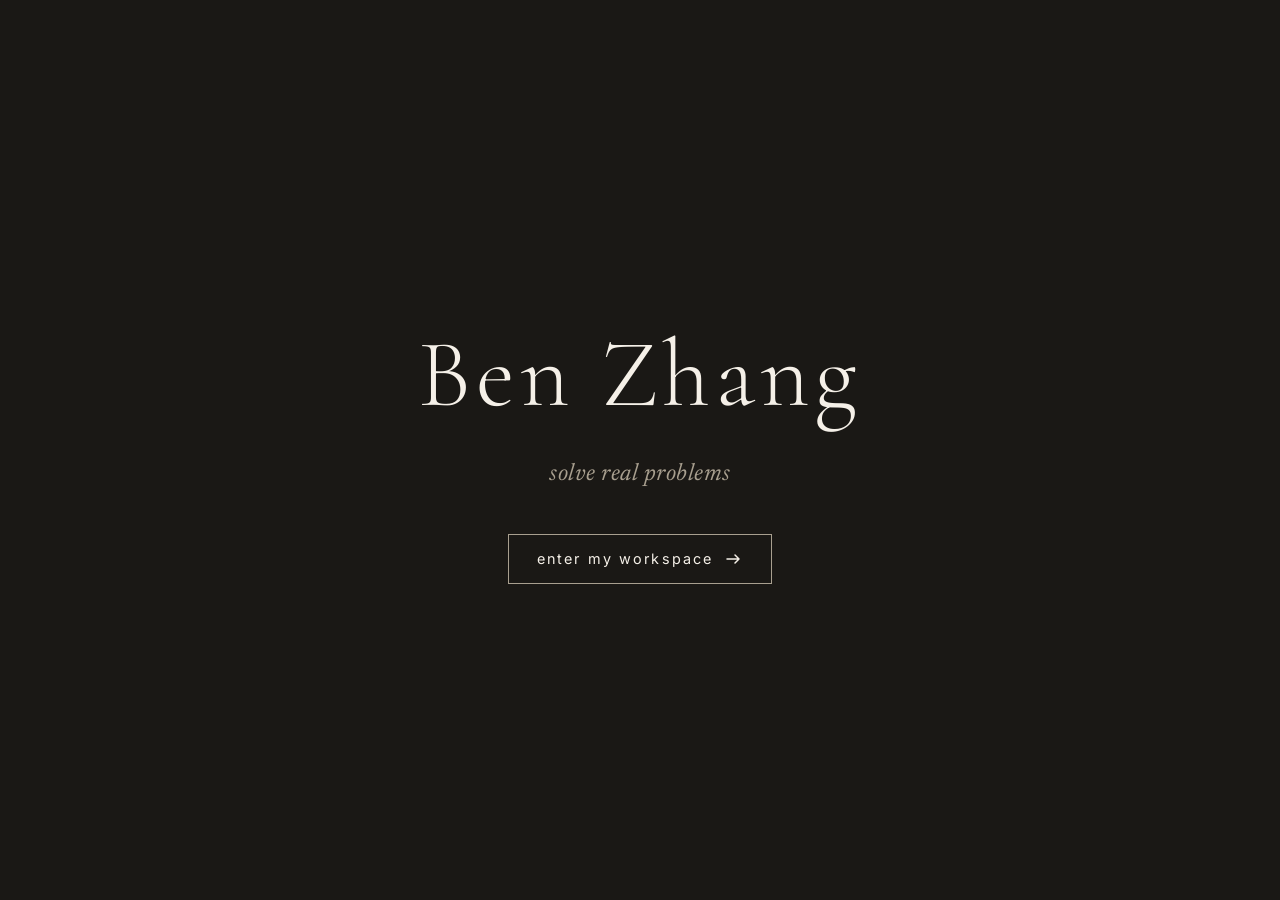
==== index.html @ 5fe3404e "Add expandable projects section with updated portfolio items Replace static 4-project list with cura" ====
<!DOCTYPE html>
<html lang="en">
<head>
    <meta charset="utf-8">
    <meta name="viewport" content="width=device-width, initial-scale=1">
    <title>Ben Zhang</title>
    <link rel="preconnect" href="https://fonts.googleapis.com">
    <link rel="preconnect" href="https://fonts.gstatic.com" crossorigin>
    <link href="https://fonts.googleapis.com/css2?family=Caveat:wght@400;500;600&family=Inter:wght@400;500;600&family=Newsreader:ital,wght@0,400;0,500;1,400&family=Cormorant+Garamond:ital,wght@0,300;0,400;1,300&display=swap" rel="stylesheet">
    <link rel="stylesheet" href="css/styles.css">
</head>
<body>
    <!-- Landing Screen -->
    <div class="landing" id="landing">
        <div class="landing-content">
            <h1 class="landing-name">Ben Zhang</h1>
            <p class="landing-tagline">solve real problems</p>
            <button class="landing-enter" id="enter-btn">
                <span>enter my workspace</span>
                <svg width="20" height="20" viewBox="0 0 20 20" fill="none">
                    <path d="M4 10h12M12 6l4 4-4 4" stroke="currentColor" stroke-width="1.5" stroke-linecap="round" stroke-linejoin="round"/>
                </svg>
            </button>
        </div>
        <div class="landing-hint">press enter or click to continue</div>
    </div>

    <!-- Dust particles container -->
    <div class="dust-container" id="dust-container"></div>

    <!-- Lamp light glow effect -->
    <div class="lamp-glow"></div>

    <!-- Vignette overlay -->
    <div class="vignette"></div>

    <!-- Discovery counter -->
    <div class="discovery-counter" id="discovery-counter">
        <span class="discovery-icon">✦</span>
        <span class="discovery-text"><span id="discovery-count">0</span>/4 discovered</span>
    </div>

    <!-- Info panel (bottom-left) -->
    <div class="info-panel" id="info-panel">
        <div class="info-clock">
            <span class="clock-dot"></span>
            <span class="clock-time" id="panel-clock"></span>
        </div>
        <div class="info-status" id="info-status">probably coding...</div>
    </div>

    <div class="desk-scene" id="desk-scene">
        <!-- Blank background (replace with blank version when ready) -->
        <img src="images/desk.png" class="desk-photo" alt="Illustrated desk">

        <!-- Item overlays - positioned over blank spots in background -->
        <div class="desk-item laptop" data-modal="computer">
            <img src="images/laptop.png" alt="Laptop" class="item-image">
            <div class="item-label">
                <svg class="item-arrow" width="70" height="50" viewBox="-5 -5 70 50">
                    <path d="M 30 5 Q 35 20, 30 35" />
                </svg>
                <span class="item-text">click to explore</span>
            </div>
        </div>

        <div class="desk-item headphones" data-modal="headphones">
            <img src="images/headphones.png" alt="Headphones" class="item-image">
            <div class="item-label">
                <svg class="item-arrow" width="80" height="60" viewBox="-5 -5 80 60">
                    <path d="M 60 45 Q 35 40, 15 20 T 8 5" />
                </svg>
                <span class="item-text">what i'm listening to</span>
            </div>
        </div>

        <div class="desk-item notebook" data-modal="notebook">
            <img src="images/notebook.png" alt="Notebook" class="item-image">
            <div class="item-label">
                <svg class="item-arrow" width="80" height="60" viewBox="-5 -5 80 60">
                    <path d="M 8 5 Q 35 10, 55 30 T 62 45" />
                </svg>
                <span class="item-text">my thoughts</span>
            </div>
        </div>

        <div class="desk-item jar" data-modal="jar">
            <img src="images/cup.png" alt="Jar" class="item-image">
            <div class="item-label">
                <svg class="item-arrow" width="80" height="60" viewBox="-5 -5 80 60">
                    <path d="M 62 5 Q 35 10, 15 30 T 8 45" />
                </svg>
                <span class="item-text">random facts</span>
            </div>
        </div>
    </div>

    <!-- Dark overlay -->
    <div class="overlay"></div>

    <!-- Blob cursor -->
    <div class="blob-cursor"></div>

    <!-- Computer Modal -->
    <div class="modal modal-computer" id="modal-computer">
        <div class="modal-content">
            <button class="modal-close" aria-label="Close">&times;</button>
            <header class="modal-header">
                <h1>Ben Zhang</h1>
                <span class="age-display"><span id="age"></span> y/o</span>
            </header>
            <p class="modal-intro">upenn m&t '29. building and writing about whatever i think is cool. currently interested in ai, infra, and mcp.</p>

            <section class="modal-section">
                <h2>Projects</h2>
                <ul class="project-list">
                    <li>
                        <a href="https://www.aperturescience.app/" target="_blank">aperture science</a>
                        <span>hyperrealistic vr tours for commercial real estate</span>
                    </li>
                    <li>
                        <a href="https://mcprank.app" target="_blank">mcp rank</a>
                        <span>ranking and discovering mcp tools</span>
                    </li>
                    <li>
                        <a href="https://microrecitations.com/" target="_blank">microrecitation</a>
                        <span>multi-agent ai tutoring · stanford create</span>
                    </li>
                    <li>
                        <a href="https://xplorestaging.ieee.org/document/10881418" target="_blank">kam-research</a>
                        <span>neural networks for knee monitoring · IEEE published</span>
                    </li>
                </ul>
                <div class="projects-expanded" id="projects-expanded">
                    <ul class="project-list">
                        <li>
                            <a href="https://github.com/bezh7/metadata-optimizer" target="_blank">mcp invocation simulator</a>
                            <span>benchmarking mcp tool invocation rates across frontier models</span>
                        </li>
                        <li>
                            <a href="https://github.com/bezh7/metadata-optimizer" target="_blank">chatgpt app invocation simulator</a>
                            <span>testing how gpt apps get invoked</span>
                        </li>
                        <li>
                            <a href="https://github.com/bezh7/data-labeling-mvp" target="_blank">ai data processing assistant</a>
                            <span>full-stack desktop app with langgraph orchestration</span>
                        </li>
                        <li>
                            <a href="https://devpost.com/software/team-3-loople" target="_blank">loople</a>
                            <span>reusable led bracelets · m&tsi '24</span>
                        </li>
                    </ul>
                </div>
                <button class="see-more" id="toggle-projects">see more →</button>
            </section>

            <section class="modal-section modal-links">
                <a href="https://substack.com/@benzhnng?" target="_blank">substack</a>
                <a href="https://www.linkedin.com/in/benjamin-zhang-248397292/" target="_blank">linkedin</a>
                <a href="https://github.com/bezh7" target="_blank">github</a>
            </section>
        </div>
    </div>

    <!-- Headphones Modal -->
    <div class="modal modal-headphones" id="modal-headphones">
        <div class="modal-content">
            <button class="modal-close" aria-label="Close">&times;</button>
            <h2>Currently Vibing To</h2>
            <p class="modal-subtitle">something i've been listening to lately</p>
            <div class="now-playing" id="now-playing">
                <div class="now-playing-loading">Loading...</div>
            </div>
            <button class="shuffle-button" id="shuffle-track">next</button>
            <a href="https://open.spotify.com/user/m2n4upuvctyfbfbw7vcggiv27" target="_blank" class="spotify-profile-link">view my spotify →</a>
        </div>
    </div>

    <!-- Notebook Modal -->
    <div class="modal modal-notebook" id="modal-notebook">
        <div class="modal-content">
            <button class="modal-close" aria-label="Close">&times;</button>
            <h2>Thoughts & Writing</h2>
            <p class="modal-subtitle">occasional ramblings about tech, building, and life</p>
            <div class="writing-preview">
                <p>I write about whatever's on my mind — usually something about AI, startups, or the intersection of tech and creativity.</p>
            </div>
            <a href="https://substack.com/@benzhnng?" target="_blank" class="cta-button">Read on Substack →</a>
        </div>
    </div>

    <!-- Jar Modal (Fun Facts) -->
    <div class="modal modal-jar" id="modal-jar">
        <div class="modal-content">
            <button class="modal-close" aria-label="Close">&times;</button>
            <h2>Random Fact</h2>
            <p class="fun-fact" id="fun-fact">Click to get a random fact about me!</p>
            <button class="fact-button" id="next-fact">Another one →</button>
        </div>
    </div>

    <script src="js/scripts.js"></script>
</body>
</html>
---- css/styles.css ----
:root {
    --bg: #1a1815;
    --text: #f5f0e8;
    --text-muted: #a89f8f;
    --accent: #c4956a;
    --modal-bg: #faf9f6;
    --modal-text: #2c2416;
}

* {
    margin: 0;
    padding: 0;
    box-sizing: border-box;
}

body {
    font-family: 'Inter', -apple-system, sans-serif;
    background: var(--bg);
    color: var(--text);
    height: 100vh;
    overflow: hidden;
}

/* ==================== LANDING SCREEN ==================== */
.landing {
    position: fixed;
    inset: 0;
    z-index: 2000;
    background: var(--bg);
    display: flex;
    flex-direction: column;
    align-items: center;
    justify-content: center;
    transition: opacity 0.8s ease, transform 0.8s cubic-bezier(0.4, 0, 0.2, 1);
}

.landing.hidden {
    opacity: 0;
    pointer-events: none;
    transform: scale(1.05);
}

.landing-content {
    text-align: center;
    animation: landingFadeIn 1.2s ease-out;
}

@keyframes landingFadeIn {
    0% {
        opacity: 0;
        transform: translateY(20px);
    }
    100% {
        opacity: 1;
        transform: translateY(0);
    }
}

.landing-name {
    font-family: 'Cormorant Garamond', Georgia, serif;
    font-size: clamp(3rem, 10vw, 6rem);
    font-weight: 300;
    letter-spacing: 0.05em;
    margin-bottom: 0.3em;
    color: var(--text);
}

.landing-tagline {
    font-family: 'Newsreader', Georgia, serif;
    font-style: italic;
    font-size: clamp(1.1rem, 2.5vw, 1.5rem);
    color: var(--text-muted);
    margin-bottom: 3rem;
    letter-spacing: 0.02em;
}

.landing-enter {
    display: inline-flex;
    align-items: center;
    gap: 10px;
    background: transparent;
    border: 1px solid var(--text-muted);
    color: var(--text);
    padding: 14px 28px;
    font-family: 'Inter', sans-serif;
    font-size: 0.9rem;
    letter-spacing: 0.15em;
    text-transform: lowercase;
    cursor: pointer;
    transition: all 0.3s ease;
    position: relative;
    overflow: hidden;
}

.landing-enter::before {
    content: '';
    position: absolute;
    inset: 0;
    background: var(--text);
    transform: scaleX(0);
    transform-origin: left;
    transition: transform 0.4s cubic-bezier(0.4, 0, 0.2, 1);
    z-index: -1;
}

.landing-enter:hover {
    color: var(--bg);
    border-color: var(--text);
}

.landing-enter:hover::before {
    transform: scaleX(1);
}

.landing-enter svg {
    transition: transform 0.3s ease;
}

.landing-enter:hover svg {
    transform: translateX(4px);
}

.landing-hint {
    position: absolute;
    bottom: 40px;
    font-size: 0.75rem;
    color: var(--text-muted);
    letter-spacing: 0.1em;
    opacity: 0;
    animation: hintPulse 2s ease-in-out infinite;
    animation-delay: 2s;
}

@keyframes hintPulse {
    0%, 100% { opacity: 0.4; }
    50% { opacity: 0.7; }
}

/* ==================== DUST PARTICLES ==================== */
.dust-container {
    position: fixed;
    inset: 0;
    pointer-events: none;
    z-index: 15;
    overflow: hidden;
}

.dust {
    position: absolute;
    width: 3px;
    height: 3px;
    background: rgba(255, 248, 220, 0.4);
    border-radius: 50%;
    animation: dustFloat linear infinite;
}

@keyframes dustFloat {
    0% {
        transform: translateY(0) translateX(0);
        opacity: 0;
    }
    10% {
        opacity: 1;
    }
    90% {
        opacity: 1;
    }
    100% {
        transform: translateY(-100vh) translateX(50px);
        opacity: 0;
    }
}

/* ==================== LAMP LIGHT EFFECT ==================== */
.lamp-glow {
    position: fixed;
    top: 0;
    right: 0;
    width: 50%;
    height: 60%;
    background: radial-gradient(ellipse at top right, rgba(255, 248, 220, 0.08) 0%, transparent 60%);
    pointer-events: none;
    z-index: 5;
    animation: lampFlicker 4s ease-in-out infinite;
}

@keyframes lampFlicker {
    0%, 100% { opacity: 1; }
    25% { opacity: 0.95; }
    50% { opacity: 1; }
    75% { opacity: 0.92; }
    92% { opacity: 1; }
    94% { opacity: 0.85; }
    96% { opacity: 1; }
}

/* ==================== VIGNETTE ==================== */
.vignette {
    position: fixed;
    inset: 0;
    box-shadow: inset 0 0 200px 80px rgba(0, 0, 0, 0.5);
    pointer-events: none;
    z-index: 4;
    opacity: 0;
    transition: opacity 1s ease;
}

body:has(.desk-scene.active) .vignette {
    opacity: 1;
}

/* ==================== DISCOVERY COUNTER ==================== */
.discovery-counter {
    position: fixed;
    top: 24px;
    right: 30px;
    font-family: 'Inter', sans-serif;
    font-size: 0.85rem;
    color: var(--text-muted);
    z-index: 100;
    opacity: 0;
    transform: translateY(-10px);
    transition: opacity 0.6s ease, transform 0.6s ease;
    display: flex;
    align-items: center;
    gap: 8px;
}

body:has(.desk-scene.active) .discovery-counter {
    opacity: 1;
    transform: translateY(0);
}

.discovery-icon {
    color: var(--accent);
    animation: starPulse 2s ease-in-out infinite;
}

@keyframes starPulse {
    0%, 100% { opacity: 0.6; transform: scale(1); }
    50% { opacity: 1; transform: scale(1.1); }
}

.discovery-counter.complete .discovery-icon {
    animation: starCelebrate 0.6s ease-out;
}

@keyframes starCelebrate {
    0% { transform: scale(1); }
    50% { transform: scale(1.5) rotate(180deg); }
    100% { transform: scale(1) rotate(360deg); }
}

.discovery-counter.complete .discovery-text {
    color: var(--accent);
}

/* ==================== INFO PANEL ==================== */
.info-panel {
    position: fixed;
    bottom: 28px;
    left: 28px;
    background: rgba(26, 24, 21, 0.75);
    backdrop-filter: blur(12px);
    -webkit-backdrop-filter: blur(12px);
    padding: 16px 22px;
    border-radius: 14px;
    border: 1px solid rgba(255, 255, 255, 0.08);
    z-index: 100;
    opacity: 0;
    transform: translateY(10px);
    transition: opacity 0.6s ease, transform 0.6s ease;
}

body:has(.desk-scene.active) .info-panel {
    opacity: 1;
    transform: translateY(0);
}

.info-clock {
    display: flex;
    align-items: center;
    gap: 10px;
    margin-bottom: 6px;
}

.clock-dot {
    width: 8px;
    height: 8px;
    background: var(--accent);
    border-radius: 50%;
    animation: clockPulse 2s ease-in-out infinite;
}

@keyframes clockPulse {
    0%, 100% { opacity: 0.4; }
    50% { opacity: 1; }
}

.clock-time {
    font-family: 'SF Mono', 'Fira Code', 'Courier New', monospace;
    font-size: 1.1rem;
    color: var(--text);
    letter-spacing: 0.08em;
}

.info-status {
    font-family: 'Newsreader', Georgia, serif;
    font-style: italic;
    font-size: 1rem;
    color: var(--text-muted);
    transition: opacity 0.3s ease;
    letter-spacing: 0.01em;
}

/* ==================== AMBIENT ANIMATIONS ==================== */
@keyframes itemSettle {
    0% {
        opacity: 0;
        transform: scale(0.9) translateY(20px);
    }
    60% {
        transform: scale(1.03) translateY(-5px);
    }
    100% {
        opacity: 1;
        transform: scale(1) translateY(0);
    }
}

/* Desk Scene */
.desk-scene {
    position: relative;
    width: 100%;
    height: 100vh;
    overflow: hidden;
}

.desk-photo {
    width: 100%;
    height: 100%;
    object-fit: cover;
    object-position: center;
    display: block;
}

/* Desk Items - positioned over blank spots in background */
.desk-item {
    position: absolute;
    cursor: pointer;
    z-index: 10;
    display: flex;
    flex-direction: column;
    align-items: center;
    overflow: visible;
    --float-x: 0px;
    --float-y: 0px;
    --push-x: 0px;
    --push-y: 0px;
}

.item-image {
    width: 100%;
    height: 100%;
    object-fit: contain;
    transition: transform 0.35s cubic-bezier(0.34, 1.56, 0.64, 1), filter 0.35s ease;
    filter: drop-shadow(0 5px 15px rgba(0, 0, 0, 0.2));
    transform: translate(calc(var(--float-x) + var(--push-x)), calc(var(--float-y) + var(--push-y)));
}

/* Hide items until scene is active */
.desk-item {
    opacity: 0;
}

/* Entrance animation */
.desk-scene.active .desk-item {
    animation: itemSettle 0.8s cubic-bezier(0.34, 1.56, 0.64, 1) both;
    pointer-events: none;
}

.desk-scene.active .desk-item.laptop { animation-delay: 0.1s; }
.desk-scene.active .desk-item.headphones { animation-delay: 0.2s; }
.desk-scene.active .desk-item.jar { animation-delay: 0.3s; }
.desk-scene.active .desk-item.notebook { animation-delay: 0.4s; }

/* Enable interactions after animation */
.desk-scene.active.interactive .desk-item {
    pointer-events: auto;
}

/* Hover transform */
.desk-item:hover .item-image {
    transform: translate(calc(var(--float-x) + var(--push-x)), calc(var(--float-y) + var(--push-y))) scale(1.15) rotate(3deg);
    filter: drop-shadow(0 20px 40px rgba(0, 0, 0, 0.5));
}

.desk-item:hover {
    z-index: 200; /* Above overlay (z-index 50) */
}

/* Item labels - hidden by default, shown on hover */
.item-label {
    position: absolute;
    bottom: -50px;
    left: 50%;
    transform: translateX(-50%);
    display: flex;
    flex-direction: column;
    align-items: center;
    opacity: 0;
    transition: opacity 0.3s ease;
    pointer-events: none;
    overflow: visible;
}

.item-label svg {
    overflow: visible;
}

.desk-item:hover .item-label {
    opacity: 1;
}

.item-arrow {
    stroke-dasharray: 6, 5;
    stroke-linecap: butt;
    stroke: var(--text);
    stroke-width: 2.5;
    fill: none;
}

.item-text {
    font-family: 'Caveat', cursive;
    font-size: 1.6rem;
    color: var(--text);
    white-space: nowrap;
    text-shadow: 0 2px 10px rgba(0, 0, 0, 0.8);
}

/* Custom label positions for each item */

/* Laptop: directly above */
.desk-item.laptop .item-label {
    bottom: auto;
    top: -60px;
    flex-direction: column-reverse;
}

/* Headphones: bottom right */
.desk-item.headphones .item-label {
    bottom: -40px;
    left: 60%;
    transform: none;
    align-items: flex-start;
}

/* Notebook: top left */
.desk-item.notebook .item-label {
    bottom: auto;
    top: -60px;
    left: auto;
    right: 60%;
    transform: none;
    align-items: flex-end;
    flex-direction: column-reverse;
}

/* Cup/Jar: top right */
.desk-item.jar .item-label {
    bottom: auto;
    top: -60px;
    left: 60%;
    transform: none;
    align-items: flex-start;
    flex-direction: column-reverse;
}

/* Dark Overlay */
.overlay {
    position: fixed;
    inset: 0;
    background: rgba(0, 0, 0, 0.7);
    opacity: 0;
    pointer-events: none;
    transition: opacity 0.3s ease;
    z-index: 50;
}

.overlay.active {
    opacity: 1;
}

/* Blob Cursor */
.blob-cursor {
    position: fixed;
    width: 28px;
    height: 28px;
    background: rgba(180, 180, 180, 0.4);
    border: 1.5px solid rgba(80, 80, 80, 0.5);
    border-radius: 50%;
    pointer-events: none;
    z-index: 9999;
    transform: translate(-50%, -50%);
    transition: transform 0.15s ease-out, width 0.2s ease, height 0.2s ease, opacity 0.2s ease;
    opacity: 0;
}

.blob-cursor.active {
    opacity: 1;
}

.blob-cursor.hover {
    width: 40px;
    height: 40px;
}

.blob-cursor.click {
    transform: translate(-50%, -50%) scale(0.7);
}

/* Hide default cursor */
body.blob-active {
    cursor: none;
}

body.blob-active .desk-item,
body.blob-active .modal-close,
body.blob-active .fact-button,
body.blob-active .cta-button,
body.blob-active .project-list a,
body.blob-active .modal-links a,
body.blob-active .landing-enter,
body.blob-active .see-more,
body.blob-active .shuffle-button,
body.blob-active .spotify-profile-link,
body.blob-active .now-playing a {
    cursor: none;
}


/* Tooltip */
.tooltip {
    position: fixed;
    pointer-events: none;
    opacity: 0;
    transition: opacity 0.25s ease;
    z-index: 200;
    display: flex;
    flex-direction: column;
    align-items: flex-start;
}

.tooltip.active {
    opacity: 1;
}

.tooltip-arrow {
    stroke-dasharray: 6, 5;
    stroke-linecap: round;
    stroke: var(--text);
    stroke-width: 2;
    fill: none;
    width: 80px;
    height: 40px;
}

.tooltip-text {
    font-family: 'Caveat', cursive;
    font-size: 1.4rem;
    color: var(--text);
    margin-top: -5px;
    margin-left: 10px;
    white-space: nowrap;
}

/* Modals */
.modal {
    position: fixed;
    inset: 0;
    display: flex;
    align-items: center;
    justify-content: center;
    background: rgba(0, 0, 0, 0.6);
    opacity: 0;
    pointer-events: none;
    transition: opacity 0.35s cubic-bezier(0.4, 0, 0.2, 1);
    z-index: 1000;
}

.modal.active {
    opacity: 1;
    pointer-events: auto;
}

.modal-content {
    background: var(--modal-bg);
    color: var(--modal-text);
    border-radius: 20px;
    padding: 40px;
    max-width: 550px;
    width: 90%;
    max-height: 85vh;
    overflow-y: auto;
    box-shadow: 0 25px 80px rgba(0, 0, 0, 0.4);
    transform: scale(0.95);
    transition: transform 0.35s cubic-bezier(0.4, 0, 0.2, 1);
    position: relative;
    /* Hide scrollbar but keep scrolling */
    scrollbar-width: none;
    -ms-overflow-style: none;
}

.modal-content::-webkit-scrollbar {
    display: none;
}

.modal.active .modal-content {
    transform: scale(1);
}

.modal-close {
    position: absolute;
    top: 16px;
    right: 20px;
    background: none;
    border: none;
    font-size: 2rem;
    color: var(--modal-text);
    cursor: pointer;
    opacity: 0.4;
    transition: opacity 0.2s;
    line-height: 1;
    z-index: 10;
}

.modal-close:hover {
    opacity: 1;
}

/* Computer Modal Styles */
.modal-header {
    display: flex;
    justify-content: space-between;
    align-items: baseline;
    margin-bottom: 16px;
    padding-bottom: 16px;
    border-bottom: 1px solid rgba(0, 0, 0, 0.08);
}

.modal-header h1 {
    font-family: 'Newsreader', Georgia, serif;
    font-size: 2rem;
    font-weight: 500;
}

.age-display {
    font-size: 0.75rem;
    color: #8b7355;
    font-variant-numeric: tabular-nums;
}

.modal-intro {
    color: #6b5d4d;
    margin-bottom: 28px;
    line-height: 1.6;
}

.modal-section {
    margin-bottom: 24px;
}

.modal-section h2 {
    font-family: 'Newsreader', Georgia, serif;
    font-size: 1.1rem;
    font-weight: 400;
    font-style: italic;
    color: #8b5a2b;
    margin-bottom: 16px;
}

.project-list {
    list-style: none;
}

.project-list li {
    margin-bottom: 14px;
    padding-bottom: 14px;
    border-bottom: 1px solid rgba(0, 0, 0, 0.05);
}

.project-list li:last-child {
    border-bottom: none;
    margin-bottom: 0;
    padding-bottom: 0;
}

.project-list a {
    color: var(--modal-text);
    text-decoration: none;
    font-weight: 500;
    display: block;
    margin-bottom: 4px;
    transition: color 0.2s;
}

.project-list a:hover {
    color: #8b5a2b;
}

.project-list span {
    font-size: 0.85rem;
    color: #6b5d4d;
}

.projects-expanded {
    max-height: 0;
    overflow: hidden;
    transition: max-height 0.4s ease;
}

.projects-expanded .project-list {
    margin-top: 0;
}

.projects-expanded .project-list li:first-child {
    padding-top: 14px;
    border-top: 1px solid rgba(0, 0, 0, 0.05);
}

.project-name {
    color: var(--modal-text);
    font-weight: 500;
    display: block;
    margin-bottom: 4px;
}

.see-more {
    display: inline-block;
    margin-top: 12px;
    font-size: 0.9rem;
    color: #8b5a2b;
    text-decoration: none;
    transition: color 0.2s;
    background: none;
    border: none;
    padding: 0;
    cursor: pointer;
    font-family: inherit;
}

.see-more:hover {
    color: var(--modal-text);
}

.modal-links {
    display: flex;
    gap: 20px;
    padding-top: 20px;
    border-top: 1px solid rgba(0, 0, 0, 0.08);
}

.modal-links a {
    color: var(--modal-text);
    text-decoration: none;
    font-size: 0.9rem;
    transition: color 0.2s;
}

.modal-links a:hover {
    color: #8b5a2b;
}

/* Headphones Modal */
.modal-headphones h2 {
    font-family: 'Newsreader', Georgia, serif;
    font-size: 1.5rem;
    font-weight: 500;
    margin-bottom: 8px;
}

.modal-subtitle {
    color: #6b5d4d;
    font-size: 0.9rem;
    margin-bottom: 24px;
}

/* Now Playing */
.now-playing {
    display: flex;
    align-items: center;
    gap: 16px;
    padding: 16px;
    background: rgba(0, 0, 0, 0.03);
    border-radius: 12px;
    margin-bottom: 16px;
}

.now-playing-loading {
    color: #6b5d4d;
    font-style: italic;
}

.now-playing-art {
    width: 80px;
    height: 80px;
    border-radius: 8px;
    object-fit: cover;
    flex-shrink: 0;
}

.now-playing-info {
    flex: 1;
    min-width: 0;
}

.now-playing-title {
    font-weight: 500;
    font-size: 1.1rem;
    margin-bottom: 4px;
    white-space: nowrap;
    overflow: hidden;
    text-overflow: ellipsis;
}

.now-playing-artist {
    color: #6b5d4d;
    font-size: 0.9rem;
    white-space: nowrap;
    overflow: hidden;
    text-overflow: ellipsis;
}

.now-playing-status {
    font-size: 0.75rem;
    color: #888;
    margin-top: 6px;
    display: flex;
    align-items: center;
    gap: 6px;
}

.now-playing-status.playing::before {
    content: '';
    width: 8px;
    height: 8px;
    background: #1db954;
    border-radius: 50%;
    animation: pulse 1.5s ease-in-out infinite;
}

@keyframes pulse {
    0%, 100% { opacity: 1; }
    50% { opacity: 0.4; }
}

.now-playing-none {
    color: #6b5d4d;
    font-style: italic;
    text-align: center;
    padding: 20px;
}

.shuffle-button {
    display: block;
    margin: 16px auto;
    padding: 8px 20px;
    background: transparent;
    border: 1px solid #6b5d4d;
    border-radius: 20px;
    color: #6b5d4d;
    font-family: inherit;
    font-size: 0.85rem;
    cursor: pointer;
    transition: all 0.2s ease;
}

.shuffle-button:hover {
    background: #6b5d4d;
    color: #fff;
}

.spotify-profile-link {
    display: inline-block;
    color: #6b5d4d;
    font-size: 0.9rem;
    text-decoration: none;
    transition: color 0.2s;
}

.spotify-profile-link:hover {
    color: #1db954;
}

/* Notebook Modal */
.modal-notebook h2 {
    font-family: 'Newsreader', Georgia, serif;
    font-size: 1.5rem;
    font-weight: 500;
    margin-bottom: 8px;
}

.writing-preview {
    background: rgba(0, 0, 0, 0.03);
    padding: 20px;
    border-radius: 12px;
    margin-bottom: 20px;
    font-style: italic;
    color: #6b5d4d;
    line-height: 1.7;
}

.cta-button {
    display: inline-block;
    background: var(--modal-text);
    color: var(--modal-bg);
    padding: 12px 24px;
    border-radius: 8px;
    text-decoration: none;
    font-weight: 500;
    transition: transform 0.2s, box-shadow 0.2s;
}

.cta-button:hover {
    transform: translateY(-2px);
    box-shadow: 0 4px 12px rgba(0, 0, 0, 0.15);
}

/* Jar Modal */
.modal-jar {
    text-align: center;
}

.modal-jar h2 {
    font-family: 'Newsreader', Georgia, serif;
    font-size: 1.5rem;
    font-weight: 500;
    margin-bottom: 24px;
}

.fun-fact {
    font-size: 1.2rem;
    line-height: 1.6;
    margin-bottom: 24px;
    min-height: 80px;
    display: flex;
    align-items: center;
    justify-content: center;
}

.fact-button {
    background: none;
    border: 2px solid var(--modal-text);
    color: var(--modal-text);
    padding: 10px 20px;
    border-radius: 8px;
    font-family: inherit;
    font-size: 0.9rem;
    cursor: pointer;
    transition: all 0.2s;
}

.fact-button:hover {
    background: var(--modal-text);
    color: var(--modal-bg);
}

/* Mobile Responsive - Portrait (horizontal scroll) */
@media (max-width: 768px) and (orientation: portrait) {
    body {
        align-items: flex-start;
        padding-top: 0;
        overflow-x: auto;
        overflow-y: hidden;
    }

    .desk-scene {
        max-width: none;
        width: auto;
        height: 100vh;
        overflow: visible;
    }

    .desk-photo {
        width: auto;
        height: 100vh;
        object-fit: contain;
    }
}

/* Mobile Responsive - Landscape (cover to fill screen) */
@media (max-width: 932px) and (orientation: landscape) {
    body {
        overflow: hidden;
    }

    .desk-scene {
        width: 100vw;
        height: 100vh;
        overflow: hidden;
    }

    .desk-photo {
        width: 100%;
        height: 100%;
        object-fit: cover;
        object-position: center;
    }
}

/* Mobile Responsive - Shared styles */
@media (max-width: 768px) {
    /* Modal close button - move to avoid overlap with age display */
    .modal-close {
        top: 12px;
        right: 12px;
    }

    .mini-site {
        font-size: 1.2vw;
    }

    .modal-content {
        padding: 28px;
        max-height: 90vh;
    }

    .tooltip-text {
        font-size: 1.1rem;
    }

    .landing-enter {
        padding: 12px 20px;
        font-size: 0.8rem;
    }

    .landing-hint {
        bottom: 30px;
        font-size: 0.65rem;
    }

    /* Info panel - smaller */
    .info-panel {
        bottom: 20px;
        left: 20px;
        padding: 12px 16px;
    }

    .clock-time {
        font-size: 1rem;
    }

    .info-status {
        font-size: 1rem;
    }

    /* Discovery counter */
    .discovery-counter {
        top: 18px;
        right: 20px;
        font-size: 0.8rem;
    }
}

@media (max-width: 480px) {
    .mini-site {
        font-size: 1.8vw;
    }

    .modal-content {
        padding: 20px;
        padding-top: 40px;
        border-radius: 16px;
    }

    .modal-header {
        flex-direction: column;
        align-items: flex-start;
        gap: 4px;
    }

    .modal-header h1 {
        font-size: 1.5rem;
    }

    .age-display {
        font-size: 0.9rem;
    }

    /* Info panel - compact on mobile */
    .info-panel {
        bottom: 12px;
        left: 12px;
        padding: 10px 14px;
        border-radius: 10px;
    }

    .clock-dot {
        width: 6px;
        height: 6px;
    }

    .clock-time {
        font-size: 0.9rem;
    }

    .info-status {
        font-size: 0.9rem;
    }

    /* Discovery counter - compact */
    .discovery-counter {
        top: 12px;
        right: 12px;
        font-size: 0.75rem;
        gap: 6px;
    }

    /* Vignette - lighter on mobile */
    .vignette {
        box-shadow: inset 0 0 120px 40px rgba(0, 0, 0, 0.4);
    }
}
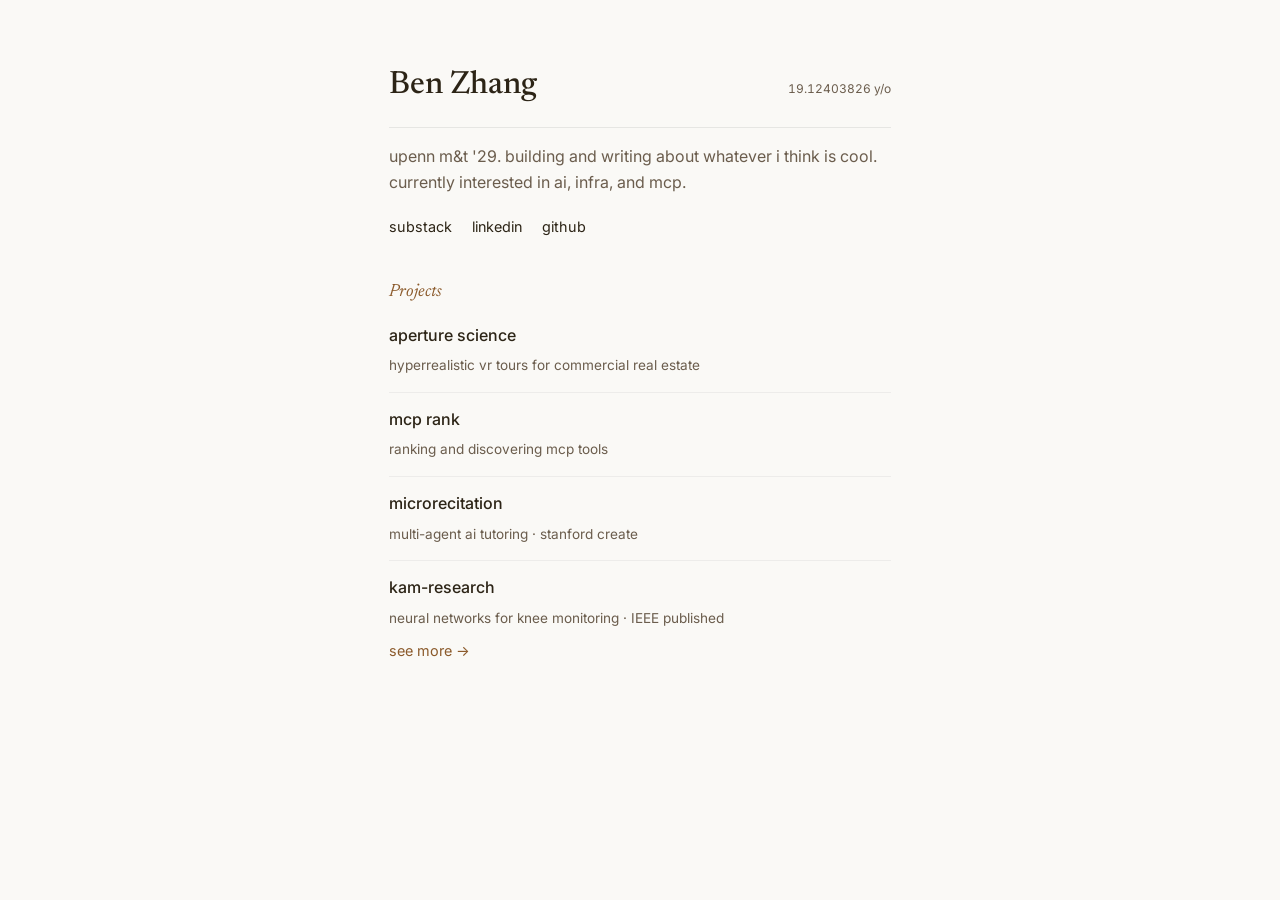
==== commit 5f5bba85: "Convert site from interactive desk scene to traditional scrollable webpage Replace the desk scene me" ====
--- a/index.html
+++ b/index.html
@@ -10,159 +10,66 @@
     <link rel="stylesheet" href="css/styles.css">
 </head>
 <body>
-    <!-- Landing Screen -->
-    <div class="landing" id="landing">
-        <div class="landing-content">
-            <h1 class="landing-name">Ben Zhang</h1>
-            <p class="landing-tagline">solve real problems</p>
-            <button class="landing-enter" id="enter-btn">
-                <span>enter my workspace</span>
-                <svg width="20" height="20" viewBox="0 0 20 20" fill="none">
-                    <path d="M4 10h12M12 6l4 4-4 4" stroke="currentColor" stroke-width="1.5" stroke-linecap="round" stroke-linejoin="round"/>
-                </svg>
-            </button>
-        </div>
-        <div class="landing-hint">press enter or click to continue</div>
-    </div>
-
-    <!-- Dust particles container -->
-    <div class="dust-container" id="dust-container"></div>
-
-    <!-- Lamp light glow effect -->
-    <div class="lamp-glow"></div>
-
-    <!-- Vignette overlay -->
-    <div class="vignette"></div>
-
-    <!-- Discovery counter -->
-    <div class="discovery-counter" id="discovery-counter">
-        <span class="discovery-icon">✦</span>
-        <span class="discovery-text"><span id="discovery-count">0</span>/4 discovered</span>
-    </div>
-
-    <!-- Info panel (bottom-left) -->
-    <div class="info-panel" id="info-panel">
-        <div class="info-clock">
-            <span class="clock-dot"></span>
-            <span class="clock-time" id="panel-clock"></span>
-        </div>
-        <div class="info-status" id="info-status">probably coding...</div>
-    </div>
-
-    <div class="desk-scene" id="desk-scene">
-        <!-- Blank background (replace with blank version when ready) -->
-        <img src="images/desk.png" class="desk-photo" alt="Illustrated desk">
-
-        <!-- Item overlays - positioned over blank spots in background -->
-        <div class="desk-item laptop" data-modal="computer">
-            <img src="images/laptop.png" alt="Laptop" class="item-image">
-            <div class="item-label">
-                <svg class="item-arrow" width="70" height="50" viewBox="-5 -5 70 50">
-                    <path d="M 30 5 Q 35 20, 30 35" />
-                </svg>
-                <span class="item-text">click to explore</span>
-            </div>
-        </div>
-
-        <div class="desk-item headphones" data-modal="headphones">
-            <img src="images/headphones.png" alt="Headphones" class="item-image">
-            <div class="item-label">
-                <svg class="item-arrow" width="80" height="60" viewBox="-5 -5 80 60">
-                    <path d="M 60 45 Q 35 40, 15 20 T 8 5" />
-                </svg>
-                <span class="item-text">what i'm listening to</span>
-            </div>
-        </div>
-
-        <div class="desk-item notebook" data-modal="notebook">
-            <img src="images/notebook.png" alt="Notebook" class="item-image">
-            <div class="item-label">
-                <svg class="item-arrow" width="80" height="60" viewBox="-5 -5 80 60">
-                    <path d="M 8 5 Q 35 10, 55 30 T 62 45" />
-                </svg>
-                <span class="item-text">my thoughts</span>
-            </div>
-        </div>
-
-        <div class="desk-item jar" data-modal="jar">
-            <img src="images/cup.png" alt="Jar" class="item-image">
-            <div class="item-label">
-                <svg class="item-arrow" width="80" height="60" viewBox="-5 -5 80 60">
-                    <path d="M 62 5 Q 35 10, 15 30 T 8 45" />
-                </svg>
-                <span class="item-text">random facts</span>
-            </div>
-        </div>
-    </div>
-
-    <!-- Dark overlay -->
-    <div class="overlay"></div>
-
-    <!-- Blob cursor -->
-    <div class="blob-cursor"></div>
-
-    <!-- Computer Modal -->
-    <div class="modal modal-computer" id="modal-computer">
-        <div class="modal-content">
-            <button class="modal-close" aria-label="Close">&times;</button>
-            <header class="modal-header">
+    <main class="page">
+        <header class="header">
+            <div class="header-top">
                 <h1>Ben Zhang</h1>
                 <span class="age-display"><span id="age"></span> y/o</span>
-            </header>
-            <p class="modal-intro">upenn m&t '29. building and writing about whatever i think is cool. currently interested in ai, infra, and mcp.</p>
-
-            <section class="modal-section">
-                <h2>Projects</h2>
-                <ul class="project-list">
-                    <li>
-                        <a href="https://www.aperturescience.app/" target="_blank">aperture science</a>
-                        <span>hyperrealistic vr tours for commercial real estate</span>
-                    </li>
-                    <li>
-                        <a href="https://mcprank.app" target="_blank">mcp rank</a>
-                        <span>ranking and discovering mcp tools</span>
-                    </li>
-                    <li>
-                        <a href="https://microrecitations.com/" target="_blank">microrecitation</a>
-                        <span>multi-agent ai tutoring · stanford create</span>
-                    </li>
-                    <li>
-                        <a href="https://xplorestaging.ieee.org/document/10881418" target="_blank">kam-research</a>
-                        <span>neural networks for knee monitoring · IEEE published</span>
-                    </li>
-                </ul>
-                <div class="projects-expanded" id="projects-expanded">
-                    <ul class="project-list">
-                        <li>
-                            <a href="https://github.com/bezh7/metadata-optimizer" target="_blank">mcp invocation simulator</a>
-                            <span>benchmarking mcp tool invocation rates across frontier models</span>
-                        </li>
-                        <li>
-                            <a href="https://github.com/bezh7/metadata-optimizer" target="_blank">chatgpt app invocation simulator</a>
-                            <span>testing how gpt apps get invoked</span>
-                        </li>
-                        <li>
-                            <a href="https://github.com/bezh7/data-labeling-mvp" target="_blank">ai data processing assistant</a>
-                            <span>full-stack desktop app with langgraph orchestration</span>
-                        </li>
-                        <li>
-                            <a href="https://devpost.com/software/team-3-loople" target="_blank">loople</a>
-                            <span>reusable led bracelets · m&tsi '24</span>
-                        </li>
-                    </ul>
-                </div>
-                <button class="see-more" id="toggle-projects">see more →</button>
-            </section>
-
-            <section class="modal-section modal-links">
+            </div>
+            <p class="intro">upenn m&t '29. building and writing about whatever i think is cool. currently interested in ai, infra, and mcp.</p>
+            <nav class="links">
                 <a href="https://substack.com/@benzhnng?" target="_blank">substack</a>
                 <a href="https://www.linkedin.com/in/benjamin-zhang-248397292/" target="_blank">linkedin</a>
                 <a href="https://github.com/bezh7" target="_blank">github</a>
-            </section>
-        </div>
-    </div>
+            </nav>
+        </header>
 
-    <!-- Headphones Modal -->
+        <section class="projects">
+            <h2>Projects</h2>
+            <ul class="project-list">
+                <li>
+                    <a href="https://www.aperturescience.app/" target="_blank">aperture science</a>
+                    <span>hyperrealistic vr tours for commercial real estate</span>
+                </li>
+                <li>
+                    <a href="https://mcprank.app" target="_blank">mcp rank</a>
+                    <span>ranking and discovering mcp tools</span>
+                </li>
+                <li>
+                    <a href="https://microrecitations.com/" target="_blank">microrecitation</a>
+                    <span>multi-agent ai tutoring · stanford create</span>
+                </li>
+                <li>
+                    <a href="https://xplorestaging.ieee.org/document/10881418" target="_blank">kam-research</a>
+                    <span>neural networks for knee monitoring · IEEE published</span>
+                </li>
+            </ul>
+            <div class="projects-expanded" id="projects-expanded">
+                <ul class="project-list">
+                    <li>
+                        <a href="https://github.com/bezh7/metadata-optimizer" target="_blank">mcp invocation simulator</a>
+                        <span>benchmarking mcp tool invocation rates across frontier models</span>
+                    </li>
+                    <li>
+                        <a href="https://github.com/bezh7/metadata-optimizer" target="_blank">chatgpt app invocation simulator</a>
+                        <span>testing how gpt apps get invoked</span>
+                    </li>
+                    <li>
+                        <a href="https://github.com/bezh7/data-labeling-mvp" target="_blank">ai data processing assistant</a>
+                        <span>full-stack desktop app with langgraph orchestration</span>
+                    </li>
+                    <li>
+                        <a href="https://devpost.com/software/team-3-loople" target="_blank">loople</a>
+                        <span>reusable led bracelets · m&tsi '24</span>
+                    </li>
+                </ul>
+            </div>
+            <button class="see-more" id="toggle-projects">see more &rarr;</button>
+        </section>
+    </main>
+
+    <!-- Hidden content (kept but not rendered) -->
+    <!--
     <div class="modal modal-headphones" id="modal-headphones">
         <div class="modal-content">
             <button class="modal-close" aria-label="Close">&times;</button>
@@ -172,11 +79,10 @@
                 <div class="now-playing-loading">Loading...</div>
             </div>
             <button class="shuffle-button" id="shuffle-track">next</button>
-            <a href="https://open.spotify.com/user/m2n4upuvctyfbfbw7vcggiv27" target="_blank" class="spotify-profile-link">view my spotify →</a>
+            <a href="https://open.spotify.com/user/m2n4upuvctyfbfbw7vcggiv27" target="_blank" class="spotify-profile-link">view my spotify &rarr;</a>
         </div>
     </div>
 
-    <!-- Notebook Modal -->
     <div class="modal modal-notebook" id="modal-notebook">
         <div class="modal-content">
             <button class="modal-close" aria-label="Close">&times;</button>
@@ -185,19 +91,19 @@
             <div class="writing-preview">
                 <p>I write about whatever's on my mind — usually something about AI, startups, or the intersection of tech and creativity.</p>
             </div>
-            <a href="https://substack.com/@benzhnng?" target="_blank" class="cta-button">Read on Substack →</a>
+            <a href="https://substack.com/@benzhnng?" target="_blank" class="cta-button">Read on Substack &rarr;</a>
         </div>
     </div>
 
-    <!-- Jar Modal (Fun Facts) -->
     <div class="modal modal-jar" id="modal-jar">
         <div class="modal-content">
             <button class="modal-close" aria-label="Close">&times;</button>
             <h2>Random Fact</h2>
             <p class="fun-fact" id="fun-fact">Click to get a random fact about me!</p>
-            <button class="fact-button" id="next-fact">Another one →</button>
+            <button class="fact-button" id="next-fact">Another one &rarr;</button>
         </div>
     </div>
+    -->
 
     <script src="js/scripts.js"></script>
 </body>
--- a/css/styles.css
+++ b/css/styles.css
@@ -1,10 +1,9 @@
 :root {
-    --bg: #1a1815;
-    --text: #f5f0e8;
-    --text-muted: #a89f8f;
-    --accent: #c4956a;
-    --modal-bg: #faf9f6;
-    --modal-text: #2c2416;
+    --bg: #faf9f6;
+    --text: #2c2416;
+    --text-muted: #6b5d4d;
+    --accent: #8b5a2b;
+    --border: rgba(0, 0, 0, 0.08);
 }
 
 * {
@@ -17,638 +16,31 @@
     font-family: 'Inter', -apple-system, sans-serif;
     background: var(--bg);
     color: var(--text);
-    height: 100vh;
-    overflow: hidden;
+    line-height: 1.6;
+    -webkit-font-smoothing: antialiased;
 }
 
-/* ==================== LANDING SCREEN ==================== */
-.landing {
-    position: fixed;
-    inset: 0;
-    z-index: 2000;
-    background: var(--bg);
-    display: flex;
-    flex-direction: column;
-    align-items: center;
-    justify-content: center;
-    transition: opacity 0.8s ease, transform 0.8s cubic-bezier(0.4, 0, 0.2, 1);
+.page {
+    max-width: 550px;
+    margin: 0 auto;
+    padding: 60px 24px 80px;
 }
 
-.landing.hidden {
-    opacity: 0;
-    pointer-events: none;
-    transform: scale(1.05);
+/* Header */
+.header {
+    margin-bottom: 40px;
 }
 
-.landing-content {
-    text-align: center;
-    animation: landingFadeIn 1.2s ease-out;
-}
-
-@keyframes landingFadeIn {
-    0% {
-        opacity: 0;
-        transform: translateY(20px);
-    }
-    100% {
-        opacity: 1;
-        transform: translateY(0);
-    }
-}
-
-.landing-name {
-    font-family: 'Cormorant Garamond', Georgia, serif;
-    font-size: clamp(3rem, 10vw, 6rem);
-    font-weight: 300;
-    letter-spacing: 0.05em;
-    margin-bottom: 0.3em;
-    color: var(--text);
-}
-
-.landing-tagline {
-    font-family: 'Newsreader', Georgia, serif;
-    font-style: italic;
-    font-size: clamp(1.1rem, 2.5vw, 1.5rem);
-    color: var(--text-muted);
-    margin-bottom: 3rem;
-    letter-spacing: 0.02em;
-}
-
-.landing-enter {
-    display: inline-flex;
-    align-items: center;
-    gap: 10px;
-    background: transparent;
-    border: 1px solid var(--text-muted);
-    color: var(--text);
-    padding: 14px 28px;
-    font-family: 'Inter', sans-serif;
-    font-size: 0.9rem;
-    letter-spacing: 0.15em;
-    text-transform: lowercase;
-    cursor: pointer;
-    transition: all 0.3s ease;
-    position: relative;
-    overflow: hidden;
-}
-
-.landing-enter::before {
-    content: '';
-    position: absolute;
-    inset: 0;
-    background: var(--text);
-    transform: scaleX(0);
-    transform-origin: left;
-    transition: transform 0.4s cubic-bezier(0.4, 0, 0.2, 1);
-    z-index: -1;
-}
-
-.landing-enter:hover {
-    color: var(--bg);
-    border-color: var(--text);
-}
-
-.landing-enter:hover::before {
-    transform: scaleX(1);
-}
-
-.landing-enter svg {
-    transition: transform 0.3s ease;
-}
-
-.landing-enter:hover svg {
-    transform: translateX(4px);
-}
-
-.landing-hint {
-    position: absolute;
-    bottom: 40px;
-    font-size: 0.75rem;
-    color: var(--text-muted);
-    letter-spacing: 0.1em;
-    opacity: 0;
-    animation: hintPulse 2s ease-in-out infinite;
-    animation-delay: 2s;
-}
-
-@keyframes hintPulse {
-    0%, 100% { opacity: 0.4; }
-    50% { opacity: 0.7; }
-}
-
-/* ==================== DUST PARTICLES ==================== */
-.dust-container {
-    position: fixed;
-    inset: 0;
-    pointer-events: none;
-    z-index: 15;
-    overflow: hidden;
-}
-
-.dust {
-    position: absolute;
-    width: 3px;
-    height: 3px;
-    background: rgba(255, 248, 220, 0.4);
-    border-radius: 50%;
-    animation: dustFloat linear infinite;
-}
-
-@keyframes dustFloat {
-    0% {
-        transform: translateY(0) translateX(0);
-        opacity: 0;
-    }
-    10% {
-        opacity: 1;
-    }
-    90% {
-        opacity: 1;
-    }
-    100% {
-        transform: translateY(-100vh) translateX(50px);
-        opacity: 0;
-    }
-}
-
-/* ==================== LAMP LIGHT EFFECT ==================== */
-.lamp-glow {
-    position: fixed;
-    top: 0;
-    right: 0;
-    width: 50%;
-    height: 60%;
-    background: radial-gradient(ellipse at top right, rgba(255, 248, 220, 0.08) 0%, transparent 60%);
-    pointer-events: none;
-    z-index: 5;
-    animation: lampFlicker 4s ease-in-out infinite;
-}
-
-@keyframes lampFlicker {
-    0%, 100% { opacity: 1; }
-    25% { opacity: 0.95; }
-    50% { opacity: 1; }
-    75% { opacity: 0.92; }
-    92% { opacity: 1; }
-    94% { opacity: 0.85; }
-    96% { opacity: 1; }
-}
-
-/* ==================== VIGNETTE ==================== */
-.vignette {
-    position: fixed;
-    inset: 0;
-    box-shadow: inset 0 0 200px 80px rgba(0, 0, 0, 0.5);
-    pointer-events: none;
-    z-index: 4;
-    opacity: 0;
-    transition: opacity 1s ease;
-}
-
-body:has(.desk-scene.active) .vignette {
-    opacity: 1;
-}
-
-/* ==================== DISCOVERY COUNTER ==================== */
-.discovery-counter {
-    position: fixed;
-    top: 24px;
-    right: 30px;
-    font-family: 'Inter', sans-serif;
-    font-size: 0.85rem;
-    color: var(--text-muted);
-    z-index: 100;
-    opacity: 0;
-    transform: translateY(-10px);
-    transition: opacity 0.6s ease, transform 0.6s ease;
-    display: flex;
-    align-items: center;
-    gap: 8px;
-}
-
-body:has(.desk-scene.active) .discovery-counter {
-    opacity: 1;
-    transform: translateY(0);
-}
-
-.discovery-icon {
-    color: var(--accent);
-    animation: starPulse 2s ease-in-out infinite;
-}
-
-@keyframes starPulse {
-    0%, 100% { opacity: 0.6; transform: scale(1); }
-    50% { opacity: 1; transform: scale(1.1); }
-}
-
-.discovery-counter.complete .discovery-icon {
-    animation: starCelebrate 0.6s ease-out;
-}
-
-@keyframes starCelebrate {
-    0% { transform: scale(1); }
-    50% { transform: scale(1.5) rotate(180deg); }
-    100% { transform: scale(1) rotate(360deg); }
-}
-
-.discovery-counter.complete .discovery-text {
-    color: var(--accent);
-}
-
-/* ==================== INFO PANEL ==================== */
-.info-panel {
-    position: fixed;
-    bottom: 28px;
-    left: 28px;
-    background: rgba(26, 24, 21, 0.75);
-    backdrop-filter: blur(12px);
-    -webkit-backdrop-filter: blur(12px);
-    padding: 16px 22px;
-    border-radius: 14px;
-    border: 1px solid rgba(255, 255, 255, 0.08);
-    z-index: 100;
-    opacity: 0;
-    transform: translateY(10px);
-    transition: opacity 0.6s ease, transform 0.6s ease;
-}
-
-body:has(.desk-scene.active) .info-panel {
-    opacity: 1;
-    transform: translateY(0);
-}
-
-.info-clock {
-    display: flex;
-    align-items: center;
-    gap: 10px;
-    margin-bottom: 6px;
-}
-
-.clock-dot {
-    width: 8px;
-    height: 8px;
-    background: var(--accent);
-    border-radius: 50%;
-    animation: clockPulse 2s ease-in-out infinite;
-}
-
-@keyframes clockPulse {
-    0%, 100% { opacity: 0.4; }
-    50% { opacity: 1; }
-}
-
-.clock-time {
-    font-family: 'SF Mono', 'Fira Code', 'Courier New', monospace;
-    font-size: 1.1rem;
-    color: var(--text);
-    letter-spacing: 0.08em;
-}
-
-.info-status {
-    font-family: 'Newsreader', Georgia, serif;
-    font-style: italic;
-    font-size: 1rem;
-    color: var(--text-muted);
-    transition: opacity 0.3s ease;
-    letter-spacing: 0.01em;
-}
-
-/* ==================== AMBIENT ANIMATIONS ==================== */
-@keyframes itemSettle {
-    0% {
-        opacity: 0;
-        transform: scale(0.9) translateY(20px);
-    }
-    60% {
-        transform: scale(1.03) translateY(-5px);
-    }
-    100% {
-        opacity: 1;
-        transform: scale(1) translateY(0);
-    }
-}
-
-/* Desk Scene */
-.desk-scene {
-    position: relative;
-    width: 100%;
-    height: 100vh;
-    overflow: hidden;
-}
-
-.desk-photo {
-    width: 100%;
-    height: 100%;
-    object-fit: cover;
-    object-position: center;
-    display: block;
-}
-
-/* Desk Items - positioned over blank spots in background */
-.desk-item {
-    position: absolute;
-    cursor: pointer;
-    z-index: 10;
-    display: flex;
-    flex-direction: column;
-    align-items: center;
-    overflow: visible;
-    --float-x: 0px;
-    --float-y: 0px;
-    --push-x: 0px;
-    --push-y: 0px;
-}
-
-.item-image {
-    width: 100%;
-    height: 100%;
-    object-fit: contain;
-    transition: transform 0.35s cubic-bezier(0.34, 1.56, 0.64, 1), filter 0.35s ease;
-    filter: drop-shadow(0 5px 15px rgba(0, 0, 0, 0.2));
-    transform: translate(calc(var(--float-x) + var(--push-x)), calc(var(--float-y) + var(--push-y)));
-}
-
-/* Hide items until scene is active */
-.desk-item {
-    opacity: 0;
-}
-
-/* Entrance animation */
-.desk-scene.active .desk-item {
-    animation: itemSettle 0.8s cubic-bezier(0.34, 1.56, 0.64, 1) both;
-    pointer-events: none;
-}
-
-.desk-scene.active .desk-item.laptop { animation-delay: 0.1s; }
-.desk-scene.active .desk-item.headphones { animation-delay: 0.2s; }
-.desk-scene.active .desk-item.jar { animation-delay: 0.3s; }
-.desk-scene.active .desk-item.notebook { animation-delay: 0.4s; }
-
-/* Enable interactions after animation */
-.desk-scene.active.interactive .desk-item {
-    pointer-events: auto;
-}
-
-/* Hover transform */
-.desk-item:hover .item-image {
-    transform: translate(calc(var(--float-x) + var(--push-x)), calc(var(--float-y) + var(--push-y))) scale(1.15) rotate(3deg);
-    filter: drop-shadow(0 20px 40px rgba(0, 0, 0, 0.5));
-}
-
-.desk-item:hover {
-    z-index: 200; /* Above overlay (z-index 50) */
-}
-
-/* Item labels - hidden by default, shown on hover */
-.item-label {
-    position: absolute;
-    bottom: -50px;
-    left: 50%;
-    transform: translateX(-50%);
-    display: flex;
-    flex-direction: column;
-    align-items: center;
-    opacity: 0;
-    transition: opacity 0.3s ease;
-    pointer-events: none;
-    overflow: visible;
-}
-
-.item-label svg {
-    overflow: visible;
-}
-
-.desk-item:hover .item-label {
-    opacity: 1;
-}
-
-.item-arrow {
-    stroke-dasharray: 6, 5;
-    stroke-linecap: butt;
-    stroke: var(--text);
-    stroke-width: 2.5;
-    fill: none;
-}
-
-.item-text {
-    font-family: 'Caveat', cursive;
-    font-size: 1.6rem;
-    color: var(--text);
-    white-space: nowrap;
-    text-shadow: 0 2px 10px rgba(0, 0, 0, 0.8);
-}
-
-/* Custom label positions for each item */
-
-/* Laptop: directly above */
-.desk-item.laptop .item-label {
-    bottom: auto;
-    top: -60px;
-    flex-direction: column-reverse;
-}
-
-/* Headphones: bottom right */
-.desk-item.headphones .item-label {
-    bottom: -40px;
-    left: 60%;
-    transform: none;
-    align-items: flex-start;
-}
-
-/* Notebook: top left */
-.desk-item.notebook .item-label {
-    bottom: auto;
-    top: -60px;
-    left: auto;
-    right: 60%;
-    transform: none;
-    align-items: flex-end;
-    flex-direction: column-reverse;
-}
-
-/* Cup/Jar: top right */
-.desk-item.jar .item-label {
-    bottom: auto;
-    top: -60px;
-    left: 60%;
-    transform: none;
-    align-items: flex-start;
-    flex-direction: column-reverse;
-}
-
-/* Dark Overlay */
-.overlay {
-    position: fixed;
-    inset: 0;
-    background: rgba(0, 0, 0, 0.7);
-    opacity: 0;
-    pointer-events: none;
-    transition: opacity 0.3s ease;
-    z-index: 50;
-}
-
-.overlay.active {
-    opacity: 1;
-}
-
-/* Blob Cursor */
-.blob-cursor {
-    position: fixed;
-    width: 28px;
-    height: 28px;
-    background: rgba(180, 180, 180, 0.4);
-    border: 1.5px solid rgba(80, 80, 80, 0.5);
-    border-radius: 50%;
-    pointer-events: none;
-    z-index: 9999;
-    transform: translate(-50%, -50%);
-    transition: transform 0.15s ease-out, width 0.2s ease, height 0.2s ease, opacity 0.2s ease;
-    opacity: 0;
-}
-
-.blob-cursor.active {
-    opacity: 1;
-}
-
-.blob-cursor.hover {
-    width: 40px;
-    height: 40px;
-}
-
-.blob-cursor.click {
-    transform: translate(-50%, -50%) scale(0.7);
-}
-
-/* Hide default cursor */
-body.blob-active {
-    cursor: none;
-}
-
-body.blob-active .desk-item,
-body.blob-active .modal-close,
-body.blob-active .fact-button,
-body.blob-active .cta-button,
-body.blob-active .project-list a,
-body.blob-active .modal-links a,
-body.blob-active .landing-enter,
-body.blob-active .see-more,
-body.blob-active .shuffle-button,
-body.blob-active .spotify-profile-link,
-body.blob-active .now-playing a {
-    cursor: none;
-}
-
-
-/* Tooltip */
-.tooltip {
-    position: fixed;
-    pointer-events: none;
-    opacity: 0;
-    transition: opacity 0.25s ease;
-    z-index: 200;
-    display: flex;
-    flex-direction: column;
-    align-items: flex-start;
-}
-
-.tooltip.active {
-    opacity: 1;
-}
-
-.tooltip-arrow {
-    stroke-dasharray: 6, 5;
-    stroke-linecap: round;
-    stroke: var(--text);
-    stroke-width: 2;
-    fill: none;
-    width: 80px;
-    height: 40px;
-}
-
-.tooltip-text {
-    font-family: 'Caveat', cursive;
-    font-size: 1.4rem;
-    color: var(--text);
-    margin-top: -5px;
-    margin-left: 10px;
-    white-space: nowrap;
-}
-
-/* Modals */
-.modal {
-    position: fixed;
-    inset: 0;
-    display: flex;
-    align-items: center;
-    justify-content: center;
-    background: rgba(0, 0, 0, 0.6);
-    opacity: 0;
-    pointer-events: none;
-    transition: opacity 0.35s cubic-bezier(0.4, 0, 0.2, 1);
-    z-index: 1000;
-}
-
-.modal.active {
-    opacity: 1;
-    pointer-events: auto;
-}
-
-.modal-content {
-    background: var(--modal-bg);
-    color: var(--modal-text);
-    border-radius: 20px;
-    padding: 40px;
-    max-width: 550px;
-    width: 90%;
-    max-height: 85vh;
-    overflow-y: auto;
-    box-shadow: 0 25px 80px rgba(0, 0, 0, 0.4);
-    transform: scale(0.95);
-    transition: transform 0.35s cubic-bezier(0.4, 0, 0.2, 1);
-    position: relative;
-    /* Hide scrollbar but keep scrolling */
-    scrollbar-width: none;
-    -ms-overflow-style: none;
-}
-
-.modal-content::-webkit-scrollbar {
-    display: none;
-}
-
-.modal.active .modal-content {
-    transform: scale(1);
-}
-
-.modal-close {
-    position: absolute;
-    top: 16px;
-    right: 20px;
-    background: none;
-    border: none;
-    font-size: 2rem;
-    color: var(--modal-text);
-    cursor: pointer;
-    opacity: 0.4;
-    transition: opacity 0.2s;
-    line-height: 1;
-    z-index: 10;
-}
-
-.modal-close:hover {
-    opacity: 1;
-}
-
-/* Computer Modal Styles */
-.modal-header {
+.header-top {
     display: flex;
     justify-content: space-between;
     align-items: baseline;
     margin-bottom: 16px;
     padding-bottom: 16px;
-    border-bottom: 1px solid rgba(0, 0, 0, 0.08);
+    border-bottom: 1px solid var(--border);
 }
 
-.modal-header h1 {
+.header-top h1 {
     font-family: 'Newsreader', Georgia, serif;
     font-size: 2rem;
     font-weight: 500;
@@ -656,26 +48,43 @@
 
 .age-display {
     font-size: 0.75rem;
-    color: #8b7355;
+    color: var(--text-muted);
     font-variant-numeric: tabular-nums;
 }
 
-.modal-intro {
-    color: #6b5d4d;
-    margin-bottom: 28px;
+.intro {
+    color: var(--text-muted);
+    margin-bottom: 20px;
     line-height: 1.6;
 }
 
-.modal-section {
+.links {
+    display: flex;
+    gap: 20px;
+}
+
+.links a {
+    color: var(--text);
+    text-decoration: none;
+    font-size: 0.9rem;
+    transition: color 0.2s;
+}
+
+.links a:hover {
+    color: var(--accent);
+}
+
+/* Projects */
+.projects {
     margin-bottom: 24px;
 }
 
-.modal-section h2 {
+.projects h2 {
     font-family: 'Newsreader', Georgia, serif;
     font-size: 1.1rem;
     font-weight: 400;
     font-style: italic;
-    color: #8b5a2b;
+    color: var(--accent);
     margin-bottom: 16px;
 }
 
@@ -696,7 +105,7 @@
 }
 
 .project-list a {
-    color: var(--modal-text);
+    color: var(--text);
     text-decoration: none;
     font-weight: 500;
     display: block;
@@ -705,12 +114,12 @@
 }
 
 .project-list a:hover {
-    color: #8b5a2b;
+    color: var(--accent);
 }
 
 .project-list span {
     font-size: 0.85rem;
-    color: #6b5d4d;
+    color: var(--text-muted);
 }
 
 .projects-expanded {
@@ -728,18 +137,11 @@
     border-top: 1px solid rgba(0, 0, 0, 0.05);
 }
 
-.project-name {
-    color: var(--modal-text);
-    font-weight: 500;
-    display: block;
-    margin-bottom: 4px;
-}
-
 .see-more {
     display: inline-block;
     margin-top: 12px;
     font-size: 0.9rem;
-    color: #8b5a2b;
+    color: var(--accent);
     text-decoration: none;
     transition: color 0.2s;
     background: none;
@@ -750,374 +152,26 @@
 }
 
 .see-more:hover {
-    color: var(--modal-text);
+    color: var(--text);
 }
 
-.modal-links {
-    display: flex;
-    gap: 20px;
-    padding-top: 20px;
-    border-top: 1px solid rgba(0, 0, 0, 0.08);
-}
-
-.modal-links a {
-    color: var(--modal-text);
-    text-decoration: none;
-    font-size: 0.9rem;
-    transition: color 0.2s;
-}
-
-.modal-links a:hover {
-    color: #8b5a2b;
-}
-
-/* Headphones Modal */
-.modal-headphones h2 {
-    font-family: 'Newsreader', Georgia, serif;
-    font-size: 1.5rem;
-    font-weight: 500;
-    margin-bottom: 8px;
-}
-
-.modal-subtitle {
-    color: #6b5d4d;
-    font-size: 0.9rem;
-    margin-bottom: 24px;
-}
-
-/* Now Playing */
-.now-playing {
-    display: flex;
-    align-items: center;
-    gap: 16px;
-    padding: 16px;
-    background: rgba(0, 0, 0, 0.03);
-    border-radius: 12px;
-    margin-bottom: 16px;
-}
-
-.now-playing-loading {
-    color: #6b5d4d;
-    font-style: italic;
-}
-
-.now-playing-art {
-    width: 80px;
-    height: 80px;
-    border-radius: 8px;
-    object-fit: cover;
-    flex-shrink: 0;
-}
-
-.now-playing-info {
-    flex: 1;
-    min-width: 0;
-}
-
-.now-playing-title {
-    font-weight: 500;
-    font-size: 1.1rem;
-    margin-bottom: 4px;
-    white-space: nowrap;
-    overflow: hidden;
-    text-overflow: ellipsis;
-}
-
-.now-playing-artist {
-    color: #6b5d4d;
-    font-size: 0.9rem;
-    white-space: nowrap;
-    overflow: hidden;
-    text-overflow: ellipsis;
-}
-
-.now-playing-status {
-    font-size: 0.75rem;
-    color: #888;
-    margin-top: 6px;
-    display: flex;
-    align-items: center;
-    gap: 6px;
-}
-
-.now-playing-status.playing::before {
-    content: '';
-    width: 8px;
-    height: 8px;
-    background: #1db954;
-    border-radius: 50%;
-    animation: pulse 1.5s ease-in-out infinite;
-}
-
-@keyframes pulse {
-    0%, 100% { opacity: 1; }
-    50% { opacity: 0.4; }
-}
-
-.now-playing-none {
-    color: #6b5d4d;
-    font-style: italic;
-    text-align: center;
-    padding: 20px;
-}
-
-.shuffle-button {
-    display: block;
-    margin: 16px auto;
-    padding: 8px 20px;
-    background: transparent;
-    border: 1px solid #6b5d4d;
-    border-radius: 20px;
-    color: #6b5d4d;
-    font-family: inherit;
-    font-size: 0.85rem;
-    cursor: pointer;
-    transition: all 0.2s ease;
-}
-
-.shuffle-button:hover {
-    background: #6b5d4d;
-    color: #fff;
-}
-
-.spotify-profile-link {
-    display: inline-block;
-    color: #6b5d4d;
-    font-size: 0.9rem;
-    text-decoration: none;
-    transition: color 0.2s;
-}
-
-.spotify-profile-link:hover {
-    color: #1db954;
-}
-
-/* Notebook Modal */
-.modal-notebook h2 {
-    font-family: 'Newsreader', Georgia, serif;
-    font-size: 1.5rem;
-    font-weight: 500;
-    margin-bottom: 8px;
-}
-
-.writing-preview {
-    background: rgba(0, 0, 0, 0.03);
-    padding: 20px;
-    border-radius: 12px;
-    margin-bottom: 20px;
-    font-style: italic;
-    color: #6b5d4d;
-    line-height: 1.7;
-}
-
-.cta-button {
-    display: inline-block;
-    background: var(--modal-text);
-    color: var(--modal-bg);
-    padding: 12px 24px;
-    border-radius: 8px;
-    text-decoration: none;
-    font-weight: 500;
-    transition: transform 0.2s, box-shadow 0.2s;
-}
-
-.cta-button:hover {
-    transform: translateY(-2px);
-    box-shadow: 0 4px 12px rgba(0, 0, 0, 0.15);
-}
-
-/* Jar Modal */
-.modal-jar {
-    text-align: center;
-}
-
-.modal-jar h2 {
-    font-family: 'Newsreader', Georgia, serif;
-    font-size: 1.5rem;
-    font-weight: 500;
-    margin-bottom: 24px;
-}
-
-.fun-fact {
-    font-size: 1.2rem;
-    line-height: 1.6;
-    margin-bottom: 24px;
-    min-height: 80px;
-    display: flex;
-    align-items: center;
-    justify-content: center;
-}
-
-.fact-button {
-    background: none;
-    border: 2px solid var(--modal-text);
-    color: var(--modal-text);
-    padding: 10px 20px;
-    border-radius: 8px;
-    font-family: inherit;
-    font-size: 0.9rem;
-    cursor: pointer;
-    transition: all 0.2s;
-}
-
-.fact-button:hover {
-    background: var(--modal-text);
-    color: var(--modal-bg);
-}
-
-/* Mobile Responsive - Portrait (horizontal scroll) */
-@media (max-width: 768px) and (orientation: portrait) {
-    body {
-        align-items: flex-start;
-        padding-top: 0;
-        overflow-x: auto;
-        overflow-y: hidden;
+/* Responsive */
+@media (max-width: 480px) {
+    .page {
+        padding: 40px 20px 60px;
     }
 
-    .desk-scene {
-        max-width: none;
-        width: auto;
-        height: 100vh;
-        overflow: visible;
-    }
-
-    .desk-photo {
-        width: auto;
-        height: 100vh;
-        object-fit: contain;
-    }
-}
-
-/* Mobile Responsive - Landscape (cover to fill screen) */
-@media (max-width: 932px) and (orientation: landscape) {
-    body {
-        overflow: hidden;
-    }
-
-    .desk-scene {
-        width: 100vw;
-        height: 100vh;
-        overflow: hidden;
-    }
-
-    .desk-photo {
-        width: 100%;
-        height: 100%;
-        object-fit: cover;
-        object-position: center;
-    }
-}
-
-/* Mobile Responsive - Shared styles */
-@media (max-width: 768px) {
-    /* Modal close button - move to avoid overlap with age display */
-    .modal-close {
-        top: 12px;
-        right: 12px;
-    }
-
-    .mini-site {
-        font-size: 1.2vw;
-    }
-
-    .modal-content {
-        padding: 28px;
-        max-height: 90vh;
-    }
-
-    .tooltip-text {
-        font-size: 1.1rem;
-    }
-
-    .landing-enter {
-        padding: 12px 20px;
-        font-size: 0.8rem;
-    }
-
-    .landing-hint {
-        bottom: 30px;
-        font-size: 0.65rem;
-    }
-
-    /* Info panel - smaller */
-    .info-panel {
-        bottom: 20px;
-        left: 20px;
-        padding: 12px 16px;
-    }
-
-    .clock-time {
-        font-size: 1rem;
-    }
-
-    .info-status {
-        font-size: 1rem;
-    }
-
-    /* Discovery counter */
-    .discovery-counter {
-        top: 18px;
-        right: 20px;
-        font-size: 0.8rem;
-    }
-}
-
-@media (max-width: 480px) {
-    .mini-site {
-        font-size: 1.8vw;
-    }
-
-    .modal-content {
-        padding: 20px;
-        padding-top: 40px;
-        border-radius: 16px;
-    }
-
-    .modal-header {
+    .header-top {
         flex-direction: column;
         align-items: flex-start;
         gap: 4px;
     }
 
-    .modal-header h1 {
+    .header-top h1 {
         font-size: 1.5rem;
     }
 
     .age-display {
         font-size: 0.9rem;
     }
-
-    /* Info panel - compact on mobile */
-    .info-panel {
-        bottom: 12px;
-        left: 12px;
-        padding: 10px 14px;
-        border-radius: 10px;
-    }
-
-    .clock-dot {
-        width: 6px;
-        height: 6px;
-    }
-
-    .clock-time {
-        font-size: 0.9rem;
-    }
-
-    .info-status {
-        font-size: 0.9rem;
-    }
-
-    /* Discovery counter - compact */
-    .discovery-counter {
-        top: 12px;
-        right: 12px;
-        font-size: 0.75rem;
-        gap: 6px;
-    }
-
-    /* Vignette - lighter on mobile */
-    .vignette {
-        box-shadow: inset 0 0 120px 40px rgba(0, 0, 0, 0.4);
-    }
 }
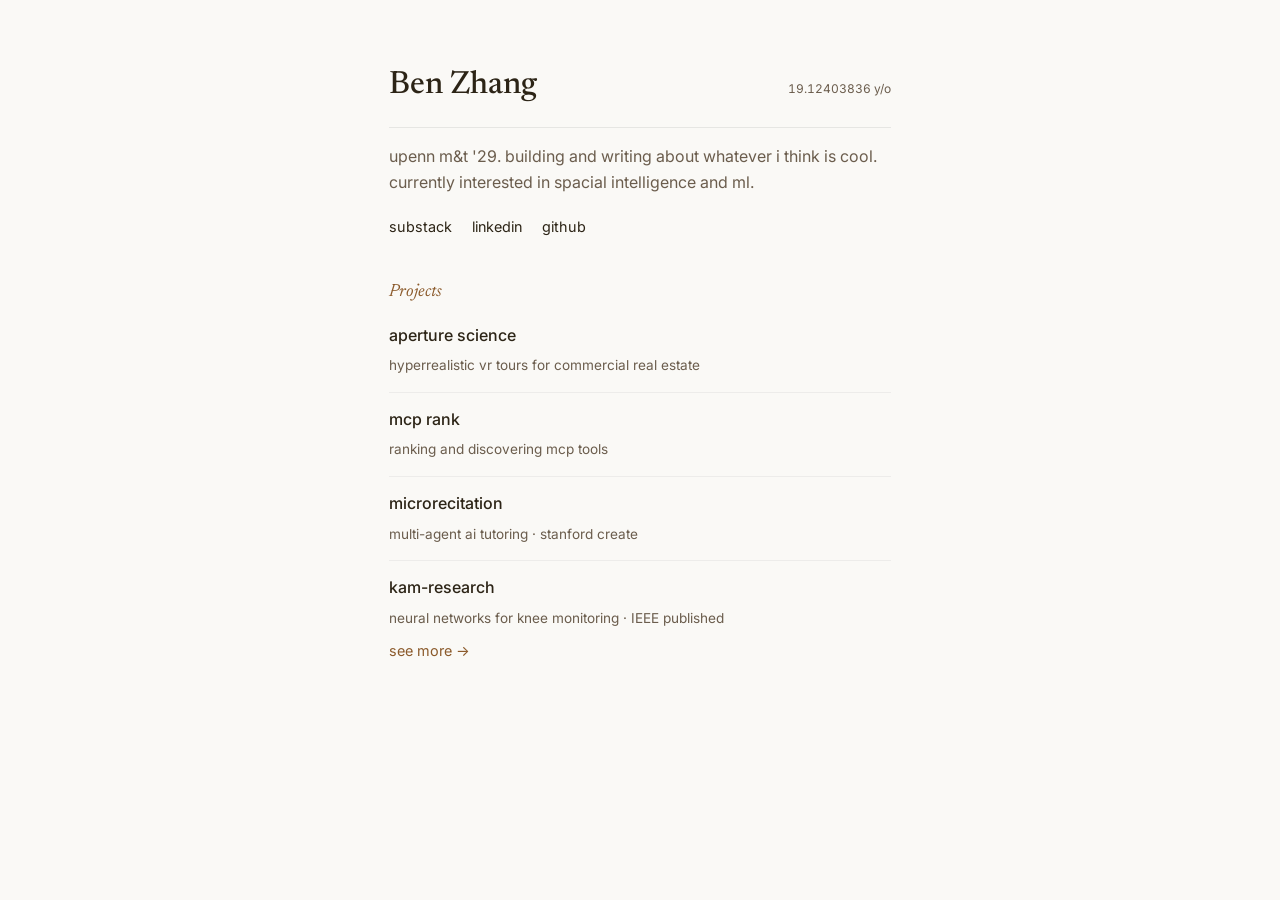
==== commit 77cccd3f: "Update interests to spacial intelligence and ml Co-Authored-By: Claude Opus 4.6 <noreply@anthropic.c" ====
--- a/index.html
+++ b/index.html
@@ -16,7 +16,7 @@
                 <h1>Ben Zhang</h1>
                 <span class="age-display"><span id="age"></span> y/o</span>
             </div>
-            <p class="intro">upenn m&t '29. building and writing about whatever i think is cool. currently interested in ai, infra, and mcp.</p>
+            <p class="intro">upenn m&t '29. building and writing about whatever i think is cool. currently interested in spacial intelligence and ml.</p>
             <nav class="links">
                 <a href="https://substack.com/@benzhnng?" target="_blank">substack</a>
                 <a href="https://www.linkedin.com/in/benjamin-zhang-248397292/" target="_blank">linkedin</a>
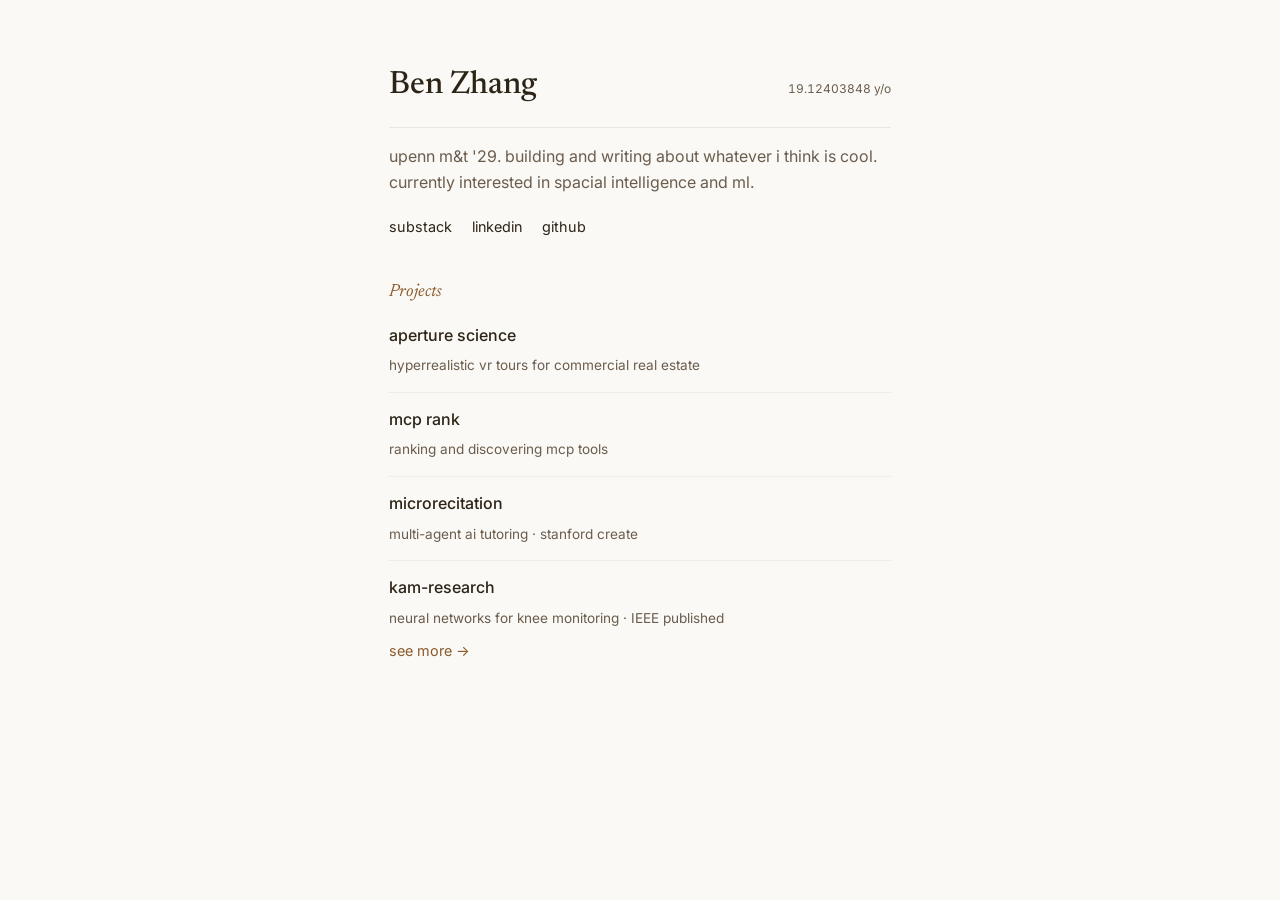
==== commit f1be0537: "Update project link and description for mcp invocation" ====
--- a/index.html
+++ b/index.html
@@ -47,8 +47,8 @@
             <div class="projects-expanded" id="projects-expanded">
                 <ul class="project-list">
                     <li>
-                        <a href="https://github.com/bezh7/metadata-optimizer" target="_blank">mcp invocation simulator</a>
-                        <span>benchmarking mcp tool invocation rates across frontier models</span>
+                        <a href="https://github.com/bezh7/metadata-optimizer" target="_blank">mcp invocation evals</a>
+                        <span>benchmarking multiturn mcp tool invocation rates across frontier models</span>
                     </li>
                     <li>
                         <a href="https://github.com/bezh7/metadata-optimizer" target="_blank">chatgpt app invocation simulator</a>
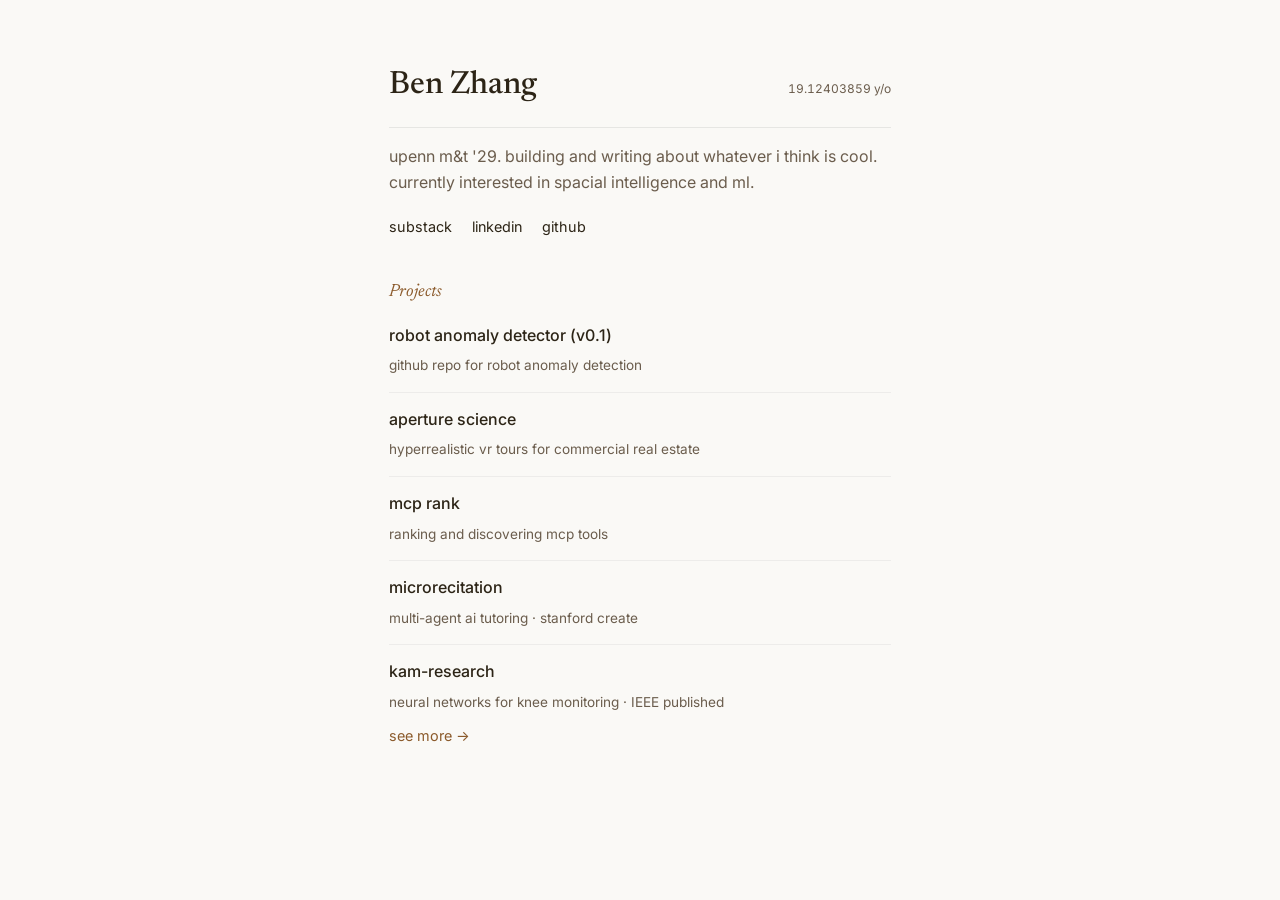
==== commit c2d84980: "Add robot anomaly detector project" ====
--- a/index.html
+++ b/index.html
@@ -27,6 +27,10 @@
         <section class="projects">
             <h2>Projects</h2>
             <ul class="project-list">
+                <li>
+                    <a href="https://github.com/bezh7/robot-anomaly-detector" target="_blank">robot anomaly detector (v0.1)</a>
+                    <span>github repo for robot anomaly detection</span>
+                </li>
                 <li>
                     <a href="https://www.aperturescience.app/" target="_blank">aperture science</a>
                     <span>hyperrealistic vr tours for commercial real estate</span>
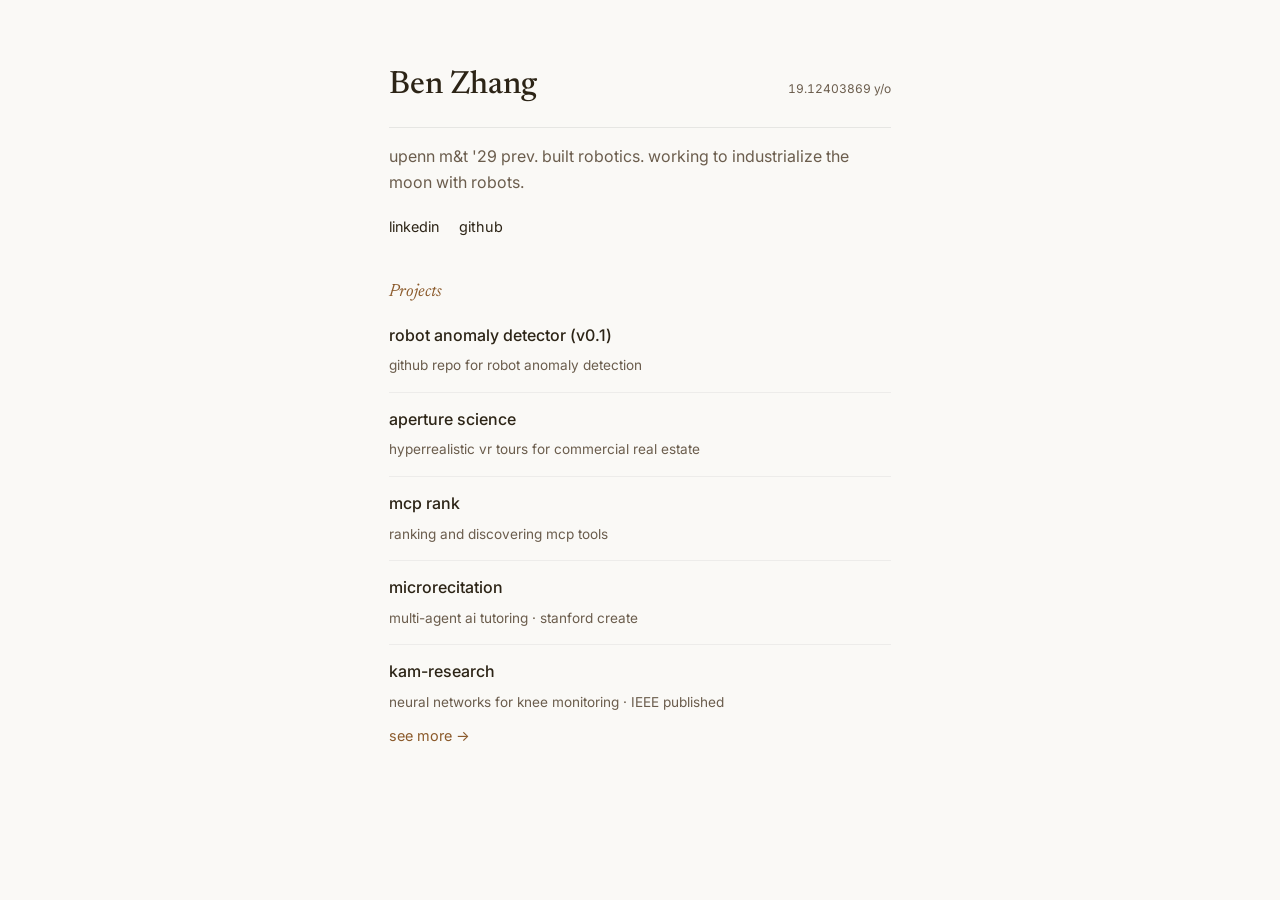
==== commit 19370d86: "change header" ====
--- a/index.html
+++ b/index.html
@@ -16,9 +16,8 @@
                 <h1>Ben Zhang</h1>
                 <span class="age-display"><span id="age"></span> y/o</span>
             </div>
-            <p class="intro">upenn m&t '29. building and writing about whatever i think is cool. currently interested in spacial intelligence and ml.</p>
+            <p class="intro">upenn m&t '29 prev. built robotics. working to industrialize the moon with robots.</p>
             <nav class="links">
-                <a href="https://substack.com/@benzhnng?" target="_blank">substack</a>
                 <a href="https://www.linkedin.com/in/benjamin-zhang-248397292/" target="_blank">linkedin</a>
                 <a href="https://github.com/bezh7" target="_blank">github</a>
             </nav>
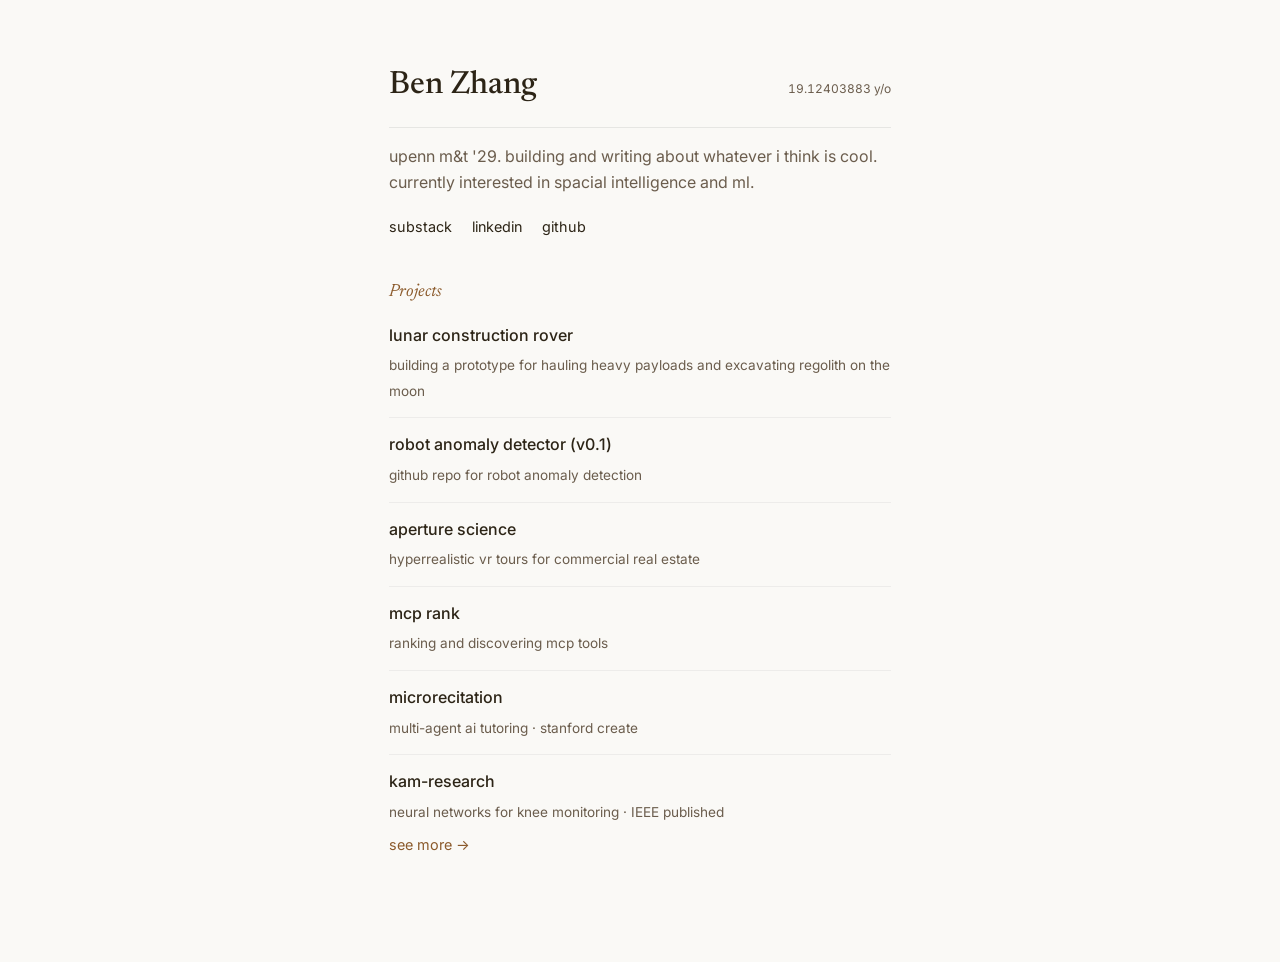
==== commit 7df46fa9: "Add lunar construction rover project and build log" ====
--- a/index.html
+++ b/index.html
@@ -16,16 +16,21 @@
                 <h1>Ben Zhang</h1>
                 <span class="age-display"><span id="age"></span> y/o</span>
             </div>
-            <p class="intro">upenn m&t '29 prev. built robotics. working to industrialize the moon with robots.</p>
+            <p class="intro">upenn m&t '29. building and writing about whatever i think is cool. currently interested in spacial intelligence and ml.</p>
             <nav class="links">
+                <a href="https://substack.com/@benzhnng?" target="_blank">substack</a>
                 <a href="https://www.linkedin.com/in/benjamin-zhang-248397292/" target="_blank">linkedin</a>
                 <a href="https://github.com/bezh7" target="_blank">github</a>
             </nav>
         </header>
 
-        <section class="projects">
+        <section class="projects" id="projects">
             <h2>Projects</h2>
             <ul class="project-list">
+                <li>
+                    <a href="lunar-construction-rover/">lunar construction rover</a>
+                    <span>building a prototype for hauling heavy payloads and excavating regolith on the moon</span>
+                </li>
                 <li>
                     <a href="https://github.com/bezh7/robot-anomaly-detector" target="_blank">robot anomaly detector (v0.1)</a>
                     <span>github repo for robot anomaly detection</span>
--- a/css/styles.css
+++ b/css/styles.css
@@ -79,7 +79,8 @@
     margin-bottom: 24px;
 }
 
-.projects h2 {
+.projects h2,
+.build-log > h2 {
     font-family: 'Newsreader', Georgia, serif;
     font-size: 1.1rem;
     font-weight: 400;
@@ -155,6 +156,84 @@
     color: var(--text);
 }
 
+/* Lunar construction rover build log */
+.back-link {
+    margin-bottom: 32px;
+}
+
+.project-label {
+    margin-bottom: 8px;
+    font-size: 0.75rem;
+    color: var(--text-muted);
+}
+
+.log-empty {
+    color: var(--text-muted);
+    font-size: 0.9rem;
+    padding: 20px 0;
+    border-top: 1px solid var(--border);
+}
+
+.log-entry {
+    padding: 24px 0 32px;
+    border-top: 1px solid var(--border);
+    scroll-margin-top: 24px;
+}
+
+.log-entry time {
+    font-size: 0.75rem;
+    color: var(--text-muted);
+}
+
+.log-entry h3 {
+    font-family: 'Newsreader', Georgia, serif;
+    font-size: 1.5rem;
+    font-weight: 500;
+    line-height: 1.3;
+    margin: 8px 0 16px;
+}
+
+.log-entry h3 a {
+    color: inherit;
+    text-decoration: none;
+}
+
+.log-entry h3 a:hover {
+    color: var(--accent);
+}
+
+.log-content {
+    overflow-wrap: anywhere;
+}
+
+.log-content > * + * {
+    margin-top: 16px;
+}
+
+.log-content a {
+    color: var(--accent);
+    text-underline-offset: 3px;
+}
+
+.log-content ul,
+.log-content ol {
+    padding-left: 24px;
+}
+
+.log-content img,
+.log-content video {
+    display: block;
+    max-width: 100%;
+    height: auto;
+    border-radius: 4px;
+}
+
+.log-content figcaption {
+    margin-top: 8px;
+    font-size: 0.8rem;
+    color: var(--text-muted);
+}
+
 /* Responsive */
 @media (max-width: 480px) {
     .page {
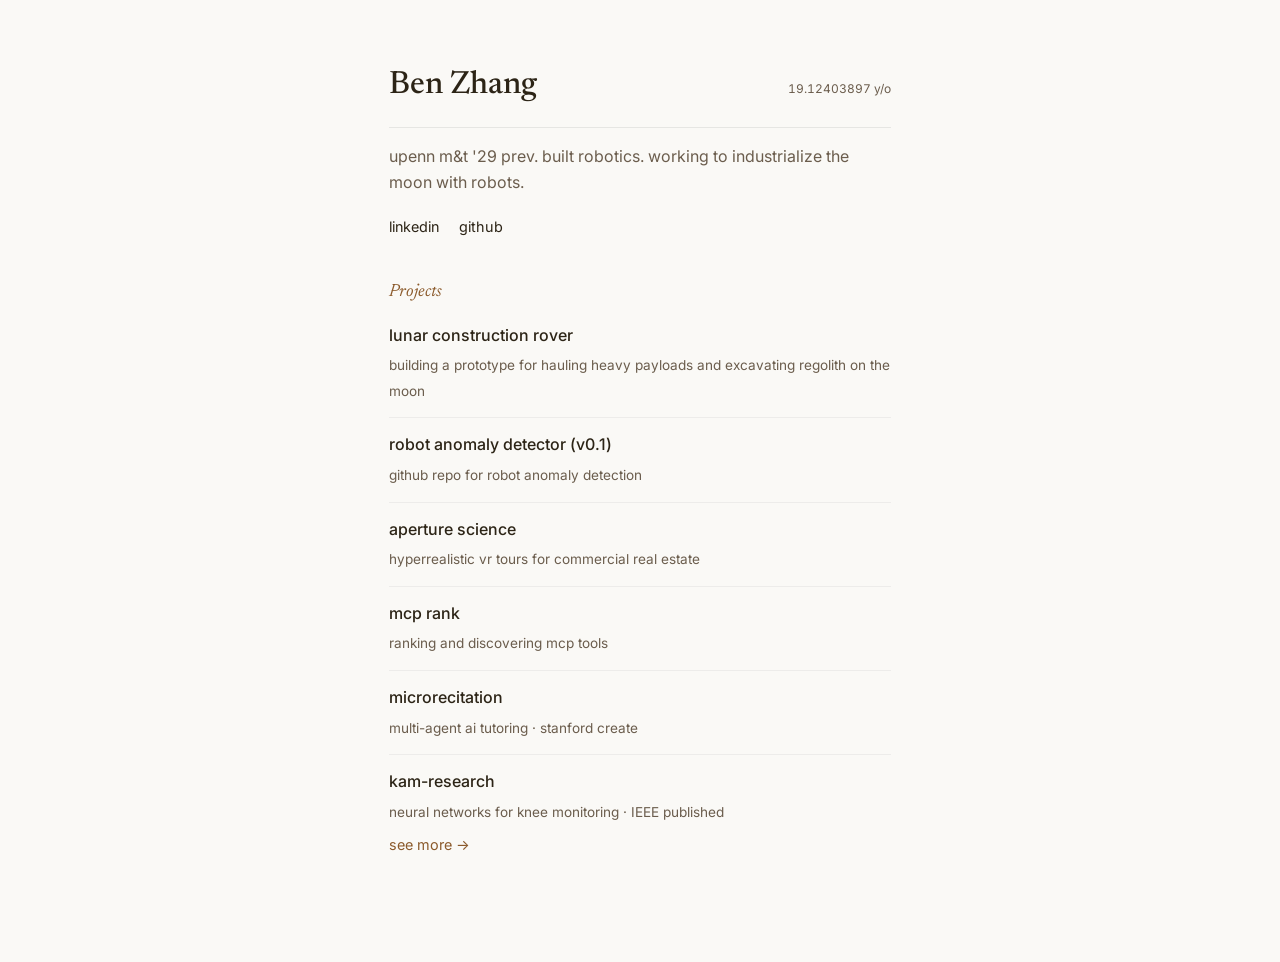
==== commit 76c400b0: "Merge latest main into website edits" ====
--- a/index.html
+++ b/index.html
@@ -16,9 +16,8 @@
                 <h1>Ben Zhang</h1>
                 <span class="age-display"><span id="age"></span> y/o</span>
             </div>
-            <p class="intro">upenn m&t '29. building and writing about whatever i think is cool. currently interested in spacial intelligence and ml.</p>
+            <p class="intro">upenn m&t '29 prev. built robotics. working to industrialize the moon with robots.</p>
             <nav class="links">
-                <a href="https://substack.com/@benzhnng?" target="_blank">substack</a>
                 <a href="https://www.linkedin.com/in/benjamin-zhang-248397292/" target="_blank">linkedin</a>
                 <a href="https://github.com/bezh7" target="_blank">github</a>
             </nav>
--- a/css/styles.css
+++ b/css/styles.css
@@ -79,8 +79,7 @@
     margin-bottom: 24px;
 }
 
-.projects h2,
-.build-log > h2 {
+.projects h2 {
     font-family: 'Newsreader', Georgia, serif;
     font-size: 1.1rem;
     font-weight: 400;
@@ -156,82 +155,16 @@
     color: var(--text);
 }
 
-/* Lunar construction rover build log */
+/* Project page */
 .back-link {
     margin-bottom: 32px;
 }
 
-.project-label {
-    margin-bottom: 8px;
-    font-size: 0.75rem;
-    color: var(--text-muted);
-}
-
-.log-empty {
+.coming-soon {
     color: var(--text-muted);
     font-size: 0.9rem;
     padding: 20px 0;
     border-top: 1px solid var(--border);
-}
-
-.log-entry {
-    padding: 24px 0 32px;
-    border-top: 1px solid var(--border);
-    scroll-margin-top: 24px;
-}
-
-.log-entry time {
-    font-size: 0.75rem;
-    color: var(--text-muted);
-}
-
-.log-entry h3 {
-    font-family: 'Newsreader', Georgia, serif;
-    font-size: 1.5rem;
-    font-weight: 500;
-    line-height: 1.3;
-    margin: 8px 0 16px;
-}
-
-.log-entry h3 a {
-    color: inherit;
-    text-decoration: none;
-}
-
-.log-entry h3 a:hover {
-    color: var(--accent);
-}
-
-.log-content {
-    overflow-wrap: anywhere;
-}
-
-.log-content > * + * {
-    margin-top: 16px;
-}
-
-.log-content a {
-    color: var(--accent);
-    text-underline-offset: 3px;
-}
-
-.log-content ul,
-.log-content ol {
-    padding-left: 24px;
-}
-
-.log-content img,
-.log-content video {
-    display: block;
-    max-width: 100%;
-    height: auto;
-    border-radius: 4px;
-}
-
-.log-content figcaption {
-    margin-top: 8px;
-    font-size: 0.8rem;
-    color: var(--text-muted);
 }
 
 /* Responsive */
